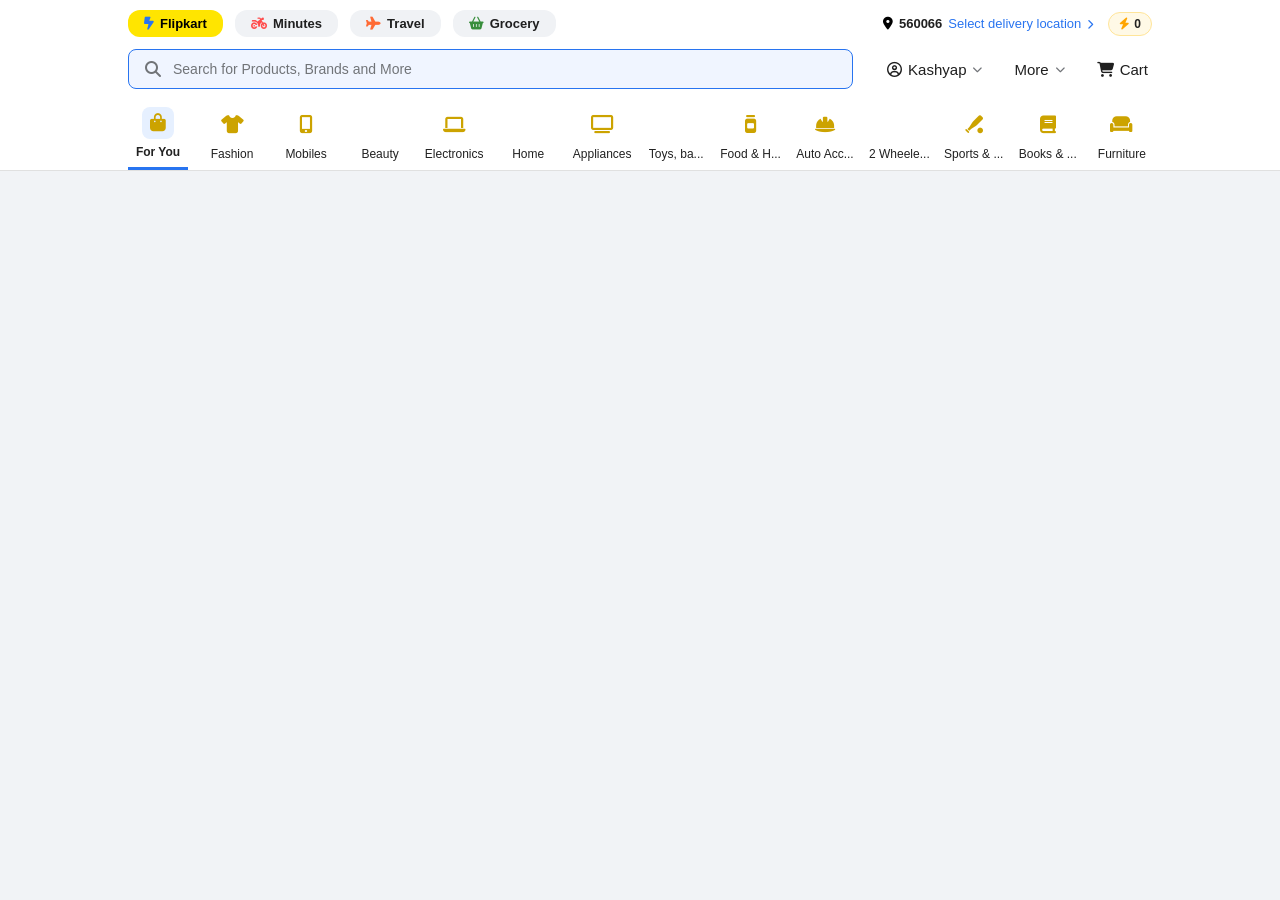
==== flipkart/index.html @ 27c2a66d "make selfcard and service page" ====
<!DOCTYPE html>
<html lang="en">
<head>
    <meta charset="UTF-8">
    <meta name="viewport" content="width=device-width, initial-scale=1.0">
    <title>Flipkart Clone - Header</title>
    <link rel="stylesheet" href="style.css">
    <!-- Font Awesome for Icons -->
    <link rel="stylesheet" href="https://cdnjs.cloudflare.com/ajax/libs/font-awesome/6.4.0/css/all.min.css">
</head>
<body>

    <header class="flipkart-header">
        <!-- Top Row: Sub-brands and Location -->
        <div class="top-row">
            <div class="sub-brands">
                <div class="brand-badge logo-main">
                    <i class="fa-solid fa-bolt-lightning text-blue"></i> <span>Flipkart</span>
                </div>
                <div class="brand-badge gray-badge">
                    <i class="fa-solid fa-motorcycle text-red"></i> <span>Minutes</span>
                </div>
                <div class="brand-badge gray-badge">
                    <i class="fa-solid fa-plane text-orange"></i> <span>Travel</span>
                </div>
                <div class="brand-badge gray-badge">
                    <i class="fa-solid fa-basket-shopping text-green"></i> <span>Grocery</span>
                </div>
            </div>
            
            <div class="top-right-info">
                <div class="location-picker">
                    <i class="fa-solid fa-location-dot"></i>
                    <span class="pincode">560066</span>
                    <span class="delivery-text">Select delivery location</span>
                    <i class="fa-solid fa-chevron-right chevron"></i>
                </div>
                <div class="supercoin-badge">
                    <i class="fa-solid fa-bolt text-yellow"></i> <span>0</span>
                </div>
            </div>
        </div>

        <!-- Middle Row: Search and Profile Navigation -->
        <div class="middle-row">
            <div class="search-container">
                <i class="fa-solid fa-magnifying-glass search-icon"></i>
                <input type="text" placeholder="Search for Products, Brands and More">
            </div>
            
            <div class="nav-actions">
                <div class="nav-item user-profile">
                    <i class="fa-regular fa-circle-user"></i>
                    <span>Kashyap</span>
                    <i class="fa-solid fa-chevron-down chevron"></i>
                </div>
                <div class="nav-item more-dropdown">
                    <span>More</span>
                    <i class="fa-solid fa-chevron-down chevron"></i>
                </div>
                <div class="nav-item cart-btn">
                    <i class="fa-solid fa-cart-shopping"></i>
                    <span>Cart</span>
                </div>
            </div>
        </div>

        <!-- Bottom Row: Categories Navbar -->
        <nav class="categories-nav">
            <div class="category-item active">
                <div class="category-icon-wrapper active-bg">
                    <i class="fa-solid fa-bag-shopping yellow-icon"></i>
                </div>
                <span>For You</span>
            </div>
            <div class="category-item">
                <div class="category-icon-wrapper">
                    <i class="fa-solid fa-shirt yellow-icon"></i>
                </div>
                <span>Fashion</span>
            </div>
            <div class="category-item">
                <div class="category-icon-wrapper">
                    <i class="fa-solid fa-mobile-screen-button yellow-icon"></i>
                </div>
                <span>Mobiles</span>
            </div>
            <div class="category-item">
                <div class="category-icon-wrapper">
                    <i class="fa-solid fa-lipstick yellow-icon"></i>
                </div>
                <span>Beauty</span>
            </div>
            <div class="category-item">
                <div class="category-icon-wrapper">
                    <i class="fa-solid fa-laptop yellow-icon"></i>
                </div>
                <span>Electronics</span>
            </div>
            <div class="category-item">
                <div class="category-icon-wrapper">
                    <i class="fa-solid fa-lamp yellow-icon"></i>
                </div>
                <span>Home</span>
            </div>
            <div class="category-item">
                <div class="category-icon-wrapper">
                    <i class="fa-solid fa-tv yellow-icon"></i>
                </div>
                <span>Appliances</span>
            </div>
            <div class="category-item">
                <div class="category-icon-wrapper">
                    <i class="fa-solid fa-teddy-bear yellow-icon"></i>
                </div>
                <span>Toys, ba...</span>
            </div>
            <div class="category-item">
                <div class="category-icon-wrapper">
                    <i class="fa-solid fa-jar yellow-icon"></i>
                </div>
                <span>Food & H...</span>
            </div>
            <div class="category-item">
                <div class="category-icon-wrapper">
                    <i class="fa-solid fa-helmet-safety yellow-icon"></i>
                </div>
                <span>Auto Acc...</span>
            </div>
            <div class="category-item">
                <div class="category-icon-wrapper">
                    <i class="fa-solid fa-moped yellow-icon"></i>
                </div>
                <span>2 Wheele...</span>
            </div>
            <div class="category-item">
                <div class="category-icon-wrapper">
                    <i class="fa-solid fa-baseball-bat-ball yellow-icon"></i>
                </div>
                <span>Sports & ...</span>
            </div>
            <div class="category-item">
                <div class="category-icon-wrapper">
                    <i class="fa-solid fa-book yellow-icon"></i>
                </div>
                <span>Books & ...</span>
            </div>
            <div class="category-item">
                <div class="category-icon-wrapper">
                    <i class="fa-solid fa-couch yellow-icon"></i>
                </div>
                <span>Furniture</span>
            </div>
        </nav>
    </header>

</body>
</html>
---- flipkart/style.css ----
/* Global Reset & Base Styles */
* {
    margin: 0;
    padding: 0;
    box-sizing: border-box;
    font-family: -apple-system, BlinkMacSystemFont, "Segoe UI", Roboto, Helvetica, Arial, sans-serif;
}

body {
    background-color: #f1f3f6;
    color: #212121;
}

/* Header Container */
.flipkart-header {
    background-color: #ffffff;
    width: 100%;
    padding: 10px 10% 0 10%;
    border-bottom: 1px solid #e0e0e0;
}

/* --- Row 1: Sub-brands & Location --- */
.top-row {
    display: flex;
    justify-content: space-between;
    align-items: center;
    margin-bottom: 12px;
}

.sub-brands {
    display: flex;
    gap: 12px;
}

.brand-badge {
    display: flex;
    align-items: center;
    gap: 6px;
    padding: 6px 16px;
    border-radius: 12px;
    font-size: 13px;
    font-weight: 700;
    cursor: pointer;
}

.logo-main {
    background-color: #ffe500;
    color: #000000;
}

.gray-badge {
    background-color: #f0f2f5;
    color: #1f1f1f;
}

/* Icon Colors inside sub-brands */
.text-blue { color: #2874f0; }
.text-red { color: #ff4d4d; }
.text-orange { color: #ff6b35; }
.text-green { color: #388e3c; }

.top-right-info {
    display: flex;
    align-items: center;
    gap: 15px;
}

.location-picker {
    display: flex;
    align-items: center;
    gap: 6px;
    font-size: 13px;
    cursor: pointer;
}

.location-picker .fa-location-dot {
    color: #000000;
}

.location-picker .pincode {
    font-weight: 700;
}

.location-picker .delivery-text {
    color: #2874f0;
    font-weight: 500;
}

.location-picker .chevron {
    font-size: 10px;
    color: #2874f0;
}

.supercoin-badge {
    display: flex;
    align-items: center;
    gap: 4px;
    background-color: #fff9e6;
    border: 1px solid #ffe599;
    padding: 4px 10px;
    border-radius: 12px;
    font-size: 12px;
    font-weight: 700;
}

.text-yellow {
    color: #ffa500;
}

/* --- Row 2: Search & Profile Navigation --- */
.middle-row {
    display: flex;
    align-items: center;
    justify-content: space-between;
    gap: 30px;
    margin-bottom: 10px;
}

.search-container {
    flex: 1;
    display: flex;
    align-items: center;
    background-color: #f0f5ff;
    border: 1px solid #2874f0;
    border-radius: 8px;
    padding: 0 16px;
    height: 40px;
}

.search-icon {
    color: #717478;
    margin-right: 12px;
    font-size: 16px;
}

.search-container input {
    width: 100%;
    border: none;
    background: transparent;
    outline: none;
    font-size: 14px;
    color: #212121;
}

.search-container input::placeholder {
    color: #717478;
}

.nav-actions {
    display: flex;
    align-items: center;
    gap: 24px;
}

.nav-item {
    display: flex;
    align-items: center;
    gap: 6px;
    font-size: 15px;
    color: #1f1f1f;
    cursor: pointer;
    padding: 6px 4px;
}

.nav-item:hover {
    color: #2874f0;
}

.nav-item .chevron {
    font-size: 10px;
    color: #717478;
}

/* --- Row 3: Categories Navbar --- */
.categories-nav {
    display: flex;
    justify-content: space-between;
    align-items: center;
    padding-top: 8px;
    overflow-x: auto;
}

.category-item {
    display: flex;
    flex-direction: column;
    align-items: center;
    gap: 6px;
    cursor: pointer;
    padding-bottom: 8px;
    min-width: 60px;
    text-align: center;
}

.category-icon-wrapper {
    width: 32px;
    height: 32px;
    display: flex;
    align-items: center;
    justify-content: center;
}

.active-bg {
    background-color: #e6f0ff;
    border-radius: 8px;
}

.yellow-icon {
    color: #cca300; /* Subtle desaturated gold/yellow outline look */
    font-size: 18px;
}

.category-item span {
    font-size: 12px;
    font-weight: 500;
    color: #212121;
    white-space: nowrap;
}

/* Active Category Border (For You) */
.category-item.active {
    border-bottom: 3px solid #2874f0;
}

.category-item.active span {
    font-weight: 700;
}
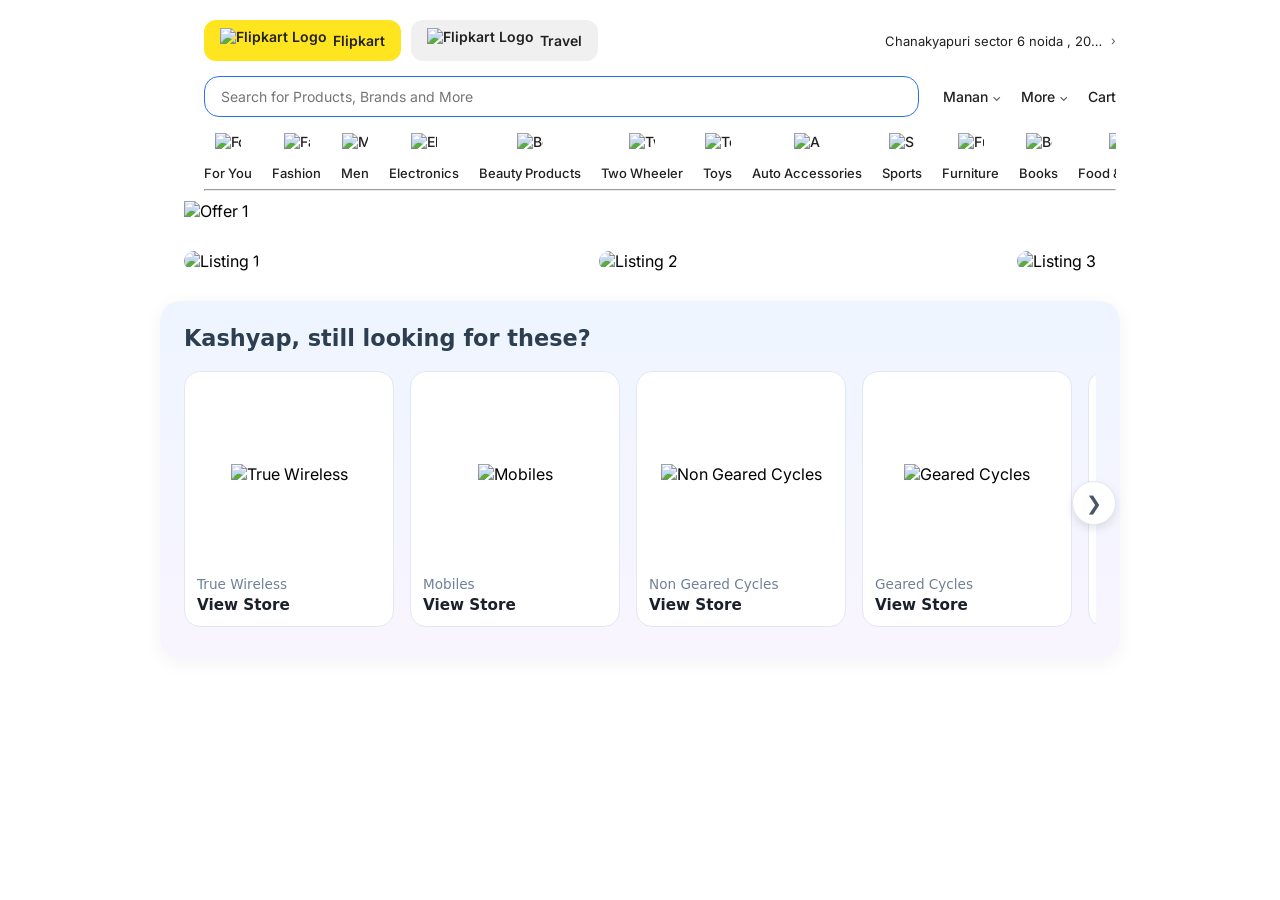
==== commit 5388f879: "updates in flipkart clone" ====
--- a/flipkart/index.html
+++ b/flipkart/index.html
@@ -1,158 +1,255 @@
 <!DOCTYPE html>
 <html lang="en">
+
 <head>
     <meta charset="UTF-8">
     <meta name="viewport" content="width=device-width, initial-scale=1.0">
-    <title>Flipkart Clone - Header</title>
-    <link rel="stylesheet" href="style.css">
-    <!-- Font Awesome for Icons -->
-    <link rel="stylesheet" href="https://cdnjs.cloudflare.com/ajax/libs/font-awesome/6.4.0/css/all.min.css">
+    <title>Flipkart Header</title>
+    <link rel="stylesheet" href="flipkart.css">
+    <!-- <link rel="stylesheet"href="https://cdnjs.cloudflare.com/ajax/libs/font-awesome/6.5.2/css/all.min.css"> -->
+    <link rel="stylesheet"
+        href="https://cdn.jsdelivr.net/gh/rizmyabdulla/fontawesome-pro@main/releases/v7.2.0/css/fontawesome.css" />
+    <link rel="stylesheet"
+        href="https://cdn.jsdelivr.net/gh/rizmyabdulla/fontawesome-pro@main/releases/v7.2.0/css/sharp-solid.css" />
+    <link rel="stylesheet"
+        href="https://cdn.jsdelivr.net/gh/rizmyabdulla/fontawesome-pro@main/releases/v7.2.0/css/sharp-regular.css" />
+    <link rel="stylesheet"
+        href="https://cdn.jsdelivr.net/gh/rizmyabdulla/fontawesome-pro@main/releases/v7.2.0/css/sharp-light.css" />
+    <link rel="stylesheet"
+        href="https://cdn.jsdelivr.net/gh/rizmyabdulla/fontawesome-pro@main/releases/v7.2.0/css/duotone.css" />
+    <link rel="stylesheet"
+        href="https://cdn.jsdelivr.net/gh/rizmyabdulla/fontawesome-pro@main/releases/v7.2.0/css/solid.css" />
+    <link rel="stylesheet"
+        href="https://cdn.jsdelivr.net/gh/rizmyabdulla/fontawesome-pro@main/releases/v7.2.0/css/regular.css" />
+    <link rel="stylesheet"
+        href="https://cdn.jsdelivr.net/gh/rizmyabdulla/fontawesome-pro@main/releases/v7.2.0/css/light.css" />
+    <link rel="stylesheet"
+        href="https://cdn.jsdelivr.net/gh/rizmyabdulla/fontawesome-pro@main/releases/v7.2.0/css/brands.css" />
+
+    <!-- Additional Fontawesome Pro+ Icons for v7.2.0 -->
+
+    <!-- Sharp Duotone -->
+    <link rel="stylesheet"
+        href="https://cdn.jsdelivr.net/gh/rizmyabdulla/fontawesome-pro@main/releases/v7.2.0/css/sharp-duotone-solid.css" />
+    <!-- Chisel -->
+    <link rel="stylesheet"
+        href="https://cdn.jsdelivr.net/gh/rizmyabdulla/fontawesome-pro@main/releases/v7.2.0/css/chisel-regular.css" />
+    <!-- Etch -->
+    <link rel="stylesheet"
+        href="https://cdn.jsdelivr.net/gh/rizmyabdulla/fontawesome-pro@main/releases/v7.2.0/css/etch-solid.css" />
+    <!-- Graphite -->
+    <link rel="stylesheet"
+        href="https://cdn.jsdelivr.net/gh/rizmyabdulla/fontawesome-pro@main/releases/v7.2.0/css/graphite-thin.css" />
+    <!-- Jelly -->
+    <link rel="stylesheet"
+        href="https://cdn.jsdelivr.net/gh/rizmyabdulla/fontawesome-pro@main/releases/v7.2.0/css/jelly-regular.css" />
+    <!-- Notdog -->
+    <link rel="stylesheet"
+        href="https://cdn.jsdelivr.net/gh/rizmyabdulla/fontawesome-pro@main/releases/v7.2.0/css/notdog-solid.css" />
+    <!-- Slab -->
+    <link rel="stylesheet"
+        href="https://cdn.jsdelivr.net/gh/rizmyabdulla/fontawesome-pro@main/releases/v7.2.0/css/slab-regular.css" />
+    <!-- Thumb Print -->
+    <link rel="stylesheet"
+        href="https://cdn.jsdelivr.net/gh/rizmyabdulla/fontawesome-pro@main/releases/v7.2.0/css/thumbprint-light.css" />
+    <!-- Utility -->
+    <link rel="stylesheet"
+        href="https://cdn.jsdelivr.net/gh/rizmyabdulla/fontawesome-pro@main/releases/v7.2.0/css/utility-semibold.css" />
+    <!-- Whiteboard -->
+    <link rel="stylesheet"
+        href="https://cdn.jsdelivr.net/gh/rizmyabdulla/fontawesome-pro@main/releases/v7.2.0/css/whiteboard-semibold.css" />
 </head>
+
 <body>
-
-    <header class="flipkart-header">
-        <!-- Top Row: Sub-brands and Location -->
-        <div class="top-row">
-            <div class="sub-brands">
-                <div class="brand-badge logo-main">
-                    <i class="fa-solid fa-bolt-lightning text-blue"></i> <span>Flipkart</span>
-                </div>
-                <div class="brand-badge gray-badge">
-                    <i class="fa-solid fa-motorcycle text-red"></i> <span>Minutes</span>
-                </div>
-                <div class="brand-badge gray-badge">
-                    <i class="fa-solid fa-plane text-orange"></i> <span>Travel</span>
-                </div>
-                <div class="brand-badge gray-badge">
-                    <i class="fa-solid fa-basket-shopping text-green"></i> <span>Grocery</span>
-                </div>
-            </div>
-            
-            <div class="top-right-info">
-                <div class="location-picker">
-                    <i class="fa-solid fa-location-dot"></i>
-                    <span class="pincode">560066</span>
-                    <span class="delivery-text">Select delivery location</span>
-                    <i class="fa-solid fa-chevron-right chevron"></i>
-                </div>
-                <div class="supercoin-badge">
-                    <i class="fa-solid fa-bolt text-yellow"></i> <span>0</span>
-                </div>
-            </div>
-        </div>
-
-        <!-- Middle Row: Search and Profile Navigation -->
-        <div class="middle-row">
-            <div class="search-container">
-                <i class="fa-solid fa-magnifying-glass search-icon"></i>
+    <header>
+        <div class="header-top">
+            <div class="nav-pills">
+                <button class="pill pill-flipkart">
+                    <img src="https://rukminim2.flixcart.com/fk-p-flap/52/44/image/d2ecfddf891a3922.png?q=60" alt="Flipkart Logo">
+                    Flipkart</button>
+                <button class="pill pill-travel">
+                    <img src="https://rukminim2.flixcart.com/fk-p-flap/58/44/image/7ab4040af860941d.png?q=60" alt="Flipkart Logo">
+                    Travel</button>
+            </div>
+
+            <div class="top-right">
+                <div class="location">
+                    <span class="location-text">Chanakyapuri sector 6 noida , 20321</span>
+                    <span class="chevron">›</span>
+                </div>
+            </div>
+        </div>
+
+        <div class="header-middle">
+            <div class="search-bar">
                 <input type="text" placeholder="Search for Products, Brands and More">
             </div>
-            
-            <div class="nav-actions">
-                <div class="nav-item user-profile">
-                    <i class="fa-regular fa-circle-user"></i>
-                    <span>Kashyap</span>
-                    <i class="fa-solid fa-chevron-down chevron"></i>
-                </div>
-                <div class="nav-item more-dropdown">
-                    <span>More</span>
-                    <i class="fa-solid fa-chevron-down chevron"></i>
-                </div>
-                <div class="nav-item cart-btn">
-                    <i class="fa-solid fa-cart-shopping"></i>
-                    <span>Cart</span>
-                </div>
-            </div>
-        </div>
-
-        <!-- Bottom Row: Categories Navbar -->
-        <nav class="categories-nav">
-            <div class="category-item active">
-                <div class="category-icon-wrapper active-bg">
-                    <i class="fa-solid fa-bag-shopping yellow-icon"></i>
-                </div>
-                <span>For You</span>
-            </div>
-            <div class="category-item">
-                <div class="category-icon-wrapper">
-                    <i class="fa-solid fa-shirt yellow-icon"></i>
-                </div>
-                <span>Fashion</span>
-            </div>
-            <div class="category-item">
-                <div class="category-icon-wrapper">
-                    <i class="fa-solid fa-mobile-screen-button yellow-icon"></i>
-                </div>
-                <span>Mobiles</span>
-            </div>
-            <div class="category-item">
-                <div class="category-icon-wrapper">
-                    <i class="fa-solid fa-lipstick yellow-icon"></i>
-                </div>
-                <span>Beauty</span>
-            </div>
-            <div class="category-item">
-                <div class="category-icon-wrapper">
-                    <i class="fa-solid fa-laptop yellow-icon"></i>
-                </div>
-                <span>Electronics</span>
-            </div>
-            <div class="category-item">
-                <div class="category-icon-wrapper">
-                    <i class="fa-solid fa-lamp yellow-icon"></i>
-                </div>
-                <span>Home</span>
-            </div>
-            <div class="category-item">
-                <div class="category-icon-wrapper">
-                    <i class="fa-solid fa-tv yellow-icon"></i>
-                </div>
-                <span>Appliances</span>
-            </div>
-            <div class="category-item">
-                <div class="category-icon-wrapper">
-                    <i class="fa-solid fa-teddy-bear yellow-icon"></i>
-                </div>
-                <span>Toys, ba...</span>
-            </div>
-            <div class="category-item">
-                <div class="category-icon-wrapper">
-                    <i class="fa-solid fa-jar yellow-icon"></i>
-                </div>
-                <span>Food & H...</span>
-            </div>
-            <div class="category-item">
-                <div class="category-icon-wrapper">
-                    <i class="fa-solid fa-helmet-safety yellow-icon"></i>
-                </div>
-                <span>Auto Acc...</span>
-            </div>
-            <div class="category-item">
-                <div class="category-icon-wrapper">
-                    <i class="fa-solid fa-moped yellow-icon"></i>
-                </div>
-                <span>2 Wheele...</span>
-            </div>
-            <div class="category-item">
-                <div class="category-icon-wrapper">
-                    <i class="fa-solid fa-baseball-bat-ball yellow-icon"></i>
-                </div>
-                <span>Sports & ...</span>
-            </div>
-            <div class="category-item">
-                <div class="category-icon-wrapper">
-                    <i class="fa-solid fa-book yellow-icon"></i>
-                </div>
-                <span>Books & ...</span>
-            </div>
-            <div class="category-item">
-                <div class="category-icon-wrapper">
-                    <i class="fa-solid fa-couch yellow-icon"></i>
-                </div>
-                <span>Furniture</span>
-            </div>
-        </nav>
+
+            <div class="bottom-right">
+                <div class="dropdown">
+                    Manan <span class="chevron">⌄</span>
+                </div>
+                <div class="dropdown">
+                    More <span class="chevron">⌄</span>
+                    <div class="dropdown-menu">
+                        <a href="#"><i class="fa-solid fa-headset"></i> Notification Preferences</a>
+                        <a href="#"><i class="fa-solid fa-user-plus"></i> 24x7 Customer Care</a>
+                        <a href="#"><i class="fa-solid fa-info-circle"></i> Advertise</a>
+                        <a href="#"><i class="fa-solid fa-download"></i> Download App</a>
+                    </div>
+                </div>
+                <div class="cart">Cart</div>
+            </div>
+        </div>
+        <div class="header-bottom">
+            <div class="item-topic">
+                <div class="item"><img
+                        src="https://static-assets-web.flixcart.com/apex-static/images/svgs/L1Nav/all.svg"
+                        alt="For You">
+                    <p>For You</p>
+                </div>
+                <div class="item"><img
+                        src="https://static-assets-web.flixcart.com/apex-static/images/svgs/L1Nav/fashion.svg"
+                        alt="Fashion">
+                    <p>Fashion</p>
+                </div>
+                <div class="item"><img
+                        src="https://static-assets-web.flixcart.com/apex-static/images/svgs/L1Nav/mobiles.svg"
+                        alt="Men">
+                    <p>Men</p>
+                </div>
+                <div class="item"><img
+                        src="https://static-assets-web.flixcart.com/apex-static/images/svgs/L1Nav/electronics.svg"
+                        alt="Electronics">
+                    <p>Electronics</p>
+                </div>
+                <div class="item"><img
+                        src="https://static-assets-web.flixcart.com/apex-static/images/svgs/L1Nav/beauty.svg"
+                        alt="Beauty">
+                    <p>Beauty Products</p>
+                </div>
+                <div class="item"><img
+                        src="https://static-assets-web.flixcart.com/apex-static/images/svgs/L1Nav/auto-new.svg"
+                        alt="Two Wheeler">
+                    <p>Two Wheeler</p>
+                </div>
+                <div class="item"><img
+                        src="https://static-assets-web.flixcart.com/apex-static/images/svgs/L1Nav/toy.svg" alt="Toys">
+                    <p>Toys</p>
+                </div>
+                <div class="item"><img
+                        src="https://static-assets-web.flixcart.com/apex-static/images/svgs/L1Nav/auto-acc.svg"
+                        alt="Auto Accessories">
+                    <p>Auto Accessories</p>
+                </div>
+                <div class="item"><img
+                        src="https://static-assets-web.flixcart.com/apex-static/images/svgs/L1Nav/sport.svg"
+                        alt="Sports">
+                    <p>Sports</p>
+                </div>
+                <div class="item"><img
+                        src="https://static-assets-web.flixcart.com/apex-static/images/svgs/L1Nav/furniture.svg"
+                        alt="Furniture">
+                    <p>Furniture</p>
+                </div>
+                <div class="item"><img
+                        src="https://static-assets-web.flixcart.com/apex-static/images/svgs/L1Nav/books.svg"
+                        alt="Books">
+                    <p>Books</p>
+                </div>
+                <div class="item"><img
+                        src="https://static-assets-web.flixcart.com/apex-static/images/svgs/L1Nav/food.svg"
+                        alt="Food & Health">
+                    <p>Food & Health</p>
+                </div>
+            </div>
+        </div>
+        </div>
+        <hr>
     </header>
+    <section class="main-content">
+        <div class="main-offer">
+            <img src="https://rukminim1.flixcart.com/fk-p-flap/3200/720/image/6015c703748e7a42.jpg?q=60" alt="Offer 1">
+        </div>
+        <div class="listings-1">
+            <div class="listing-item">
+                <img src="https://rukminim2.flixcart.com/fk-p-flap/3200/1560/image/564b9828b6c73c20.png?q=60" alt="Listing 1">
+            </div>
+            <div class="listing-item">
+                <img src="https://rukminim2.flixcart.com/fk-p-flap/3200/1560/image/9836554f8455e4b9.png?q=60" alt="Listing 2">
+            </div>
+            <div class="listing-item">
+                <img src="https://rukminim2.flixcart.com/fk-p-flap/3200/1560/image/011f8507d005867e.png?q=60" alt="Listing 3">
+            </div>
+    </section>
+
+<div class="rec-carousel-container">
+  <h2 class="rec-carousel-title">Kashyap, still looking for these?</h2>
+  
+  <div class="rec-carousel-wrapper">
+    <div class="rec-carousel-track">
+      
+      <div class="rec-product-card">
+        <div class="rec-image-container">
+          <img src="https://rukminim2.flixcart.com/image/800/800/xif0q/computer/f/j/g/-enriched-transparent-original-imahfthtkkzyazkf.png?q=60" alt="True Wireless">
+        </div>
+        <div class="rec-card-details">
+          <span class="rec-category">True Wireless</span>
+          <a href="#" class="rec-view-store">View Store</a>
+        </div>
+      </div>
+
+      <div class="rec-product-card">
+        <div class="rec-image-container">
+          <img src="https://rukminim2.flixcart.com/image/800/800/xif0q/induction-cook-top/1/x/c/-original-imaheyg2e7b4pmjf.jpeg?q=60" alt="Mobiles">
+        </div>
+        <div class="rec-card-details">
+          <span class="rec-category">Mobiles</span>
+          <a href="#" class="rec-view-store">View Store</a>
+        </div>
+      </div>
+
+      <div class="rec-product-card">
+        <div class="rec-image-container">
+          <img src="https://rukminim2.flixcart.com/image/800/800/xif0q/cycle/c/n/j/vape-700c-singlespeed-hybrid-bicycle-double-disc-brakes-original-imahmvxzuazybczh.jpeg?q=60" alt="Non Geared Cycles">
+        </div>
+        <div class="rec-card-details">
+          <span class="rec-category">Non Geared Cycles</span>
+          <a href="#" class="rec-view-store">View Store</a>
+        </div>
+      </div>
+
+      <div class="rec-product-card">
+        <div class="rec-image-container">
+          <img src="https://rukminim2.flixcart.com/image/800/800/xif0q/mobile/m/7/c/neo-10-i2405-iqoo-original-imahn6f2zay456bq.jpeg?q=60" alt="Geared Cycles">
+        </div>
+        <div class="rec-card-details">
+          <span class="rec-category">Geared Cycles</span>
+          <a href="#" class="rec-view-store">View Store</a>
+        </div>
+      </div>
+
+      <div class="rec-product-card">
+        <div class="rec-image-container">
+          <img src="https://rukminim2.flixcart.com/image/800/800/xif0q/headphone/0/g/a/-original-imahnq7mrqjb2fr4.jpeg?q=60" alt="Induction Cooktops">
+        </div>
+        <div class="rec-card-details">
+          <span class="rec-category">Induction Cooktops</span>
+          <a href="#" class="rec-view-store">View Store</a>
+        </div>
+      </div>
+
+    </div>
+
+    
+    <button class="rec-next-btn" aria-label="Next items">&#10095;</button>
+  </div>
+</div>
+
+
+
+
 
 </body>
+
 </html>
--- a/flipkart/flipkart.css
+++ b/flipkart/flipkart.css
@@ -0,0 +1,406 @@
+
+@import url('https://fonts.googleapis.com/css2?family=Inter:ital,opsz,wght@0,14..32,100..900;1,14..32,100..900&display=swap');
+
+:root {
+  --btn-flipkart-bgcolor: #ffe51f;
+  --btn-default-bgcolor: #f0f0f0;
+  --btn-padding: 8px 16px;
+  --btn-border-radius: 12px;
+  --text-dark: #212121;
+  --text-muted: #555;
+  --blue-accent: #2874f0;
+  --font: 'Inter', sans-serif;
+}
+
+* {
+  box-sizing: border-box;
+}
+
+body {
+  margin: 0 10rem;
+  max-width: 1400px;
+  font-family: var(--font);
+}
+
+header {
+  width: 100%;
+  max-width: 1400px;
+  margin: 20px;
+  margin-bottom: 0px;
+  padding: 0px 24px;
+  background: #fff;
+}
+
+/* ---- Top row ---- */
+.header-top {
+  display: flex;
+  align-items: center;
+  justify-content: space-between;
+  margin-bottom: 15px;
+}
+
+.nav-pills {
+  display: flex;
+  gap: 10px;
+}
+
+.pill {
+  display: flex;
+  align-items: center;
+  gap: 6px;
+  padding: var(--btn-padding);
+  border: none;
+  border-radius: var(--btn-border-radius);
+  background: var(--btn-default-bgcolor);
+  font-family: var(--font);
+  font-weight: 600;
+  font-size: 14px;
+  color: var(--text-dark);
+  cursor: pointer;
+}
+.pill img{
+  
+  height: 25px;
+}
+.pill-flipkart {
+  background: var(--btn-flipkart-bgcolor);
+}
+
+.top-right {
+  display: flex;
+  align-items: center;
+  gap: 18px;
+}
+
+.location {
+  display: flex;
+  align-items: center;
+  gap: 6px;
+  font-size: 13px;
+  color: var(--text-dark);
+  cursor: pointer;
+}
+
+.location-text {
+  max-width: 220px;
+  white-space: nowrap;
+  overflow: hidden;
+  text-overflow: ellipsis;
+}
+
+
+
+/* ---- middle row ---- */
+.header-middle {
+  display: flex;
+  align-items: center;
+  justify-content: space-between;
+  gap: 24px;
+}
+
+.search-bar {
+  flex: 1;
+  display: flex;
+  align-items: center;
+  gap: 8px;
+  border: 1px solid var(--blue-accent);
+  border-radius: 15px;
+  padding: 10px 14px;
+}
+
+.search-bar input {
+  border: none;
+  outline: none;
+  width: 100%;
+  font-size: 14px;
+  font-family: var(--font);
+}
+
+.bottom-right {
+  display: flex;
+  align-items: center;
+  gap: 20px;
+  font-size: 14px;
+  font-weight: 500;
+  color: var(--text-dark);
+  white-space: nowrap;
+}
+
+.dropdown,
+.cart {
+  display: flex;
+  align-items: center;
+  gap: 4px;
+  cursor: pointer;
+}
+
+.chevron {
+  font-size: 12px;
+  color: var(--text-muted);
+}
+
+.header-bottom {
+  display: flex;
+  align-items: center;
+  gap: 20px;
+  font-size: 14px;
+  font-weight: 500;
+  overflow-x: auto;
+  color: var(--text-dark);
+  white-space: nowrap;
+}
+
+.item-topic {
+  margin-top: 1rem;
+  width: 100%;
+  display: flex;
+  justify-content: space-between;
+  gap: 20px;
+  align-items: center;
+
+}
+
+.item {
+  display: flex;
+  flex-direction: column;
+  align-items: center;
+  gap: 6px;
+  width: auto;
+  flex-shrink: 0;
+}
+
+.item img {
+  height: 26px;
+  width: 26px;
+  object-fit: contain;
+}
+
+.item p {
+  margin: 0;
+  font-size: 13px;
+  font-weight: 500;
+  color: var(--text-dark);
+  white-space: nowrap;
+}
+
+
+.main-content {
+  width: 100%;
+  max-width: 1400px;
+  margin: 0px;
+  padding: 0px 24px;
+  display: flex;
+  flex-direction: column;
+  gap: 20px;
+} 
+
+.main-offer {
+  display: flex;
+  align-items: center;
+  justify-content: center;
+  gap: 20px;
+  overflow-x: auto;
+  padding-bottom: 10px;
+  padding-top: 2px;
+  width: 100%;
+}
+
+.main-offer img {
+  height: auto;
+  width: 100%;
+}
+
+.listings-1 {
+  display: flex;
+  align-items: center;
+  justify-content: space-between;
+  gap: 20px;
+  overflow-x: auto;
+  padding-bottom: 10px;
+}
+
+.listings-1 img {
+   height: auto;
+  width: 100%;
+  border-radius: 25px;
+}
+
+.dropdown {
+  position: relative;
+  cursor: pointer;
+}
+
+.dropdown-menu {
+  display: none;
+  position: absolute;
+  top: 100%;
+  right: 0;
+  margin-top: 12px;
+  background: #fff;
+  min-width: 220px;
+  box-shadow: 0 2px 12px rgba(0,0,0,0.15);
+  border-radius: 4px;
+  z-index: 100;
+  padding: 4px 0;
+}
+
+.dropdown-menu::before {
+  content: "";
+  position: absolute;
+  top: -6px;
+  right: 20px;
+  width: 12px;
+  height: 12px;
+  background: #fff;
+  transform: rotate(45deg);
+  box-shadow: -2px -2px 4px rgba(0,0,0,0.04);
+}
+
+.dropdown-menu a {
+  display: flex;
+  align-items: center;
+  gap: 10px;
+  padding: 10px 16px;
+  font-size: 13px;
+  color: var(--text-dark);
+  text-decoration: none;
+  white-space: nowrap;
+}
+
+.dropdown-menu a:hover {
+  background: #f5f5f5;
+  color: var(--blue-accent);
+}
+
+.dropdown:hover .dropdown-menu {
+  display: block;
+}
+
+.rec-carousel-container {
+  box-sizing: border-box;
+  width: 100%;
+  background: linear-gradient(180deg, #eef5ff 0%, #f9f5ff 100%);
+  border-radius: 20px;
+  padding: 24px;
+  box-shadow: 0 4px 20px rgba(0, 0, 0, 0.05);
+  margin: 20px 0; 
+}
+
+.rec-carousel-title {
+  margin: 0 0 20px 0;
+  font-family: system-ui, -apple-system, sans-serif;
+  font-size: 1.4rem;
+  color: #2c3e50;
+  font-weight: 700;
+}
+.rec-carousel-wrapper {
+  position: relative;
+  display: flex;
+  align-items: center;
+}
+
+.rec-carousel-track {
+  display: flex;
+  gap: 16px;
+  overflow-x: auto;
+  scroll-behavior: smooth;
+  padding-bottom: 8px;
+  width: 100%;
+  
+  -ms-overflow-style: none;
+  scrollbar-width: none;
+}
+.rec-carousel-track::-webkit-scrollbar {
+  display: none;
+}
+
+.rec-product-card {
+  box-sizing: border-box;
+  flex: 0 0 210px;
+  background: #ffffff;
+  border-radius: 16px;
+  border: 1px solid #e2e8f0;
+  padding: 12px;
+  display: flex;
+  flex-direction: column;
+  justify-content: space-between;
+  transition: transform 0.2s ease;
+}
+
+.rec-product-card:hover {
+  transform: translateY(-2px);
+}
+
+.rec-image-container {
+  width: 100%;
+  height: 180px;
+  display: flex;
+  justify-content: center;
+  align-items: center;
+  overflow: hidden;
+  margin-bottom: 12px;
+}
+
+.rec-image-container img {
+  max-width: 100%;
+  max-height: 100%;
+  object-fit: contain;
+}
+
+/* Card Text Styling */
+.rec-card-details {
+  display: flex;
+  flex-direction: column;
+  gap: 4px;
+  font-family: system-ui, -apple-system, sans-serif;
+}
+
+.rec-category {
+  font-size: 0.85rem;
+  color: #718096;
+}
+
+.rec-view-store {
+  font-size: 0.95rem;
+  font-weight: 700;
+  color: #1a202c;
+  text-decoration: none;
+}
+
+.rec-view-store:hover {
+  color: #0056b3;
+}
+
+
+.rec-next-btn {
+  position: absolute;
+  right: -20px;
+  background: #ffffff;
+  border: 1px solid #e2e8f0;
+  border-radius: 50%;
+  width: 44px;
+  height: 44px;
+  display: flex;
+  justify-content: center;
+  align-items: center;
+  cursor: pointer;
+  box-shadow: 0 4px 10px rgba(0, 0, 0, 0.1);
+  font-size: 1.2rem;
+  color: #4a5568;
+  z-index: 10;
+  padding: 0;
+}
+
+.rec-next-btn:hover {
+  background: #f7fafc;
+  color: #1a202c;
+}
+
+@media (max-width: 600px) {
+  .rec-next-btn {
+    display: none; 
+  }
+  .rec-carousel-container {
+    padding: 16px;
+  }
+}
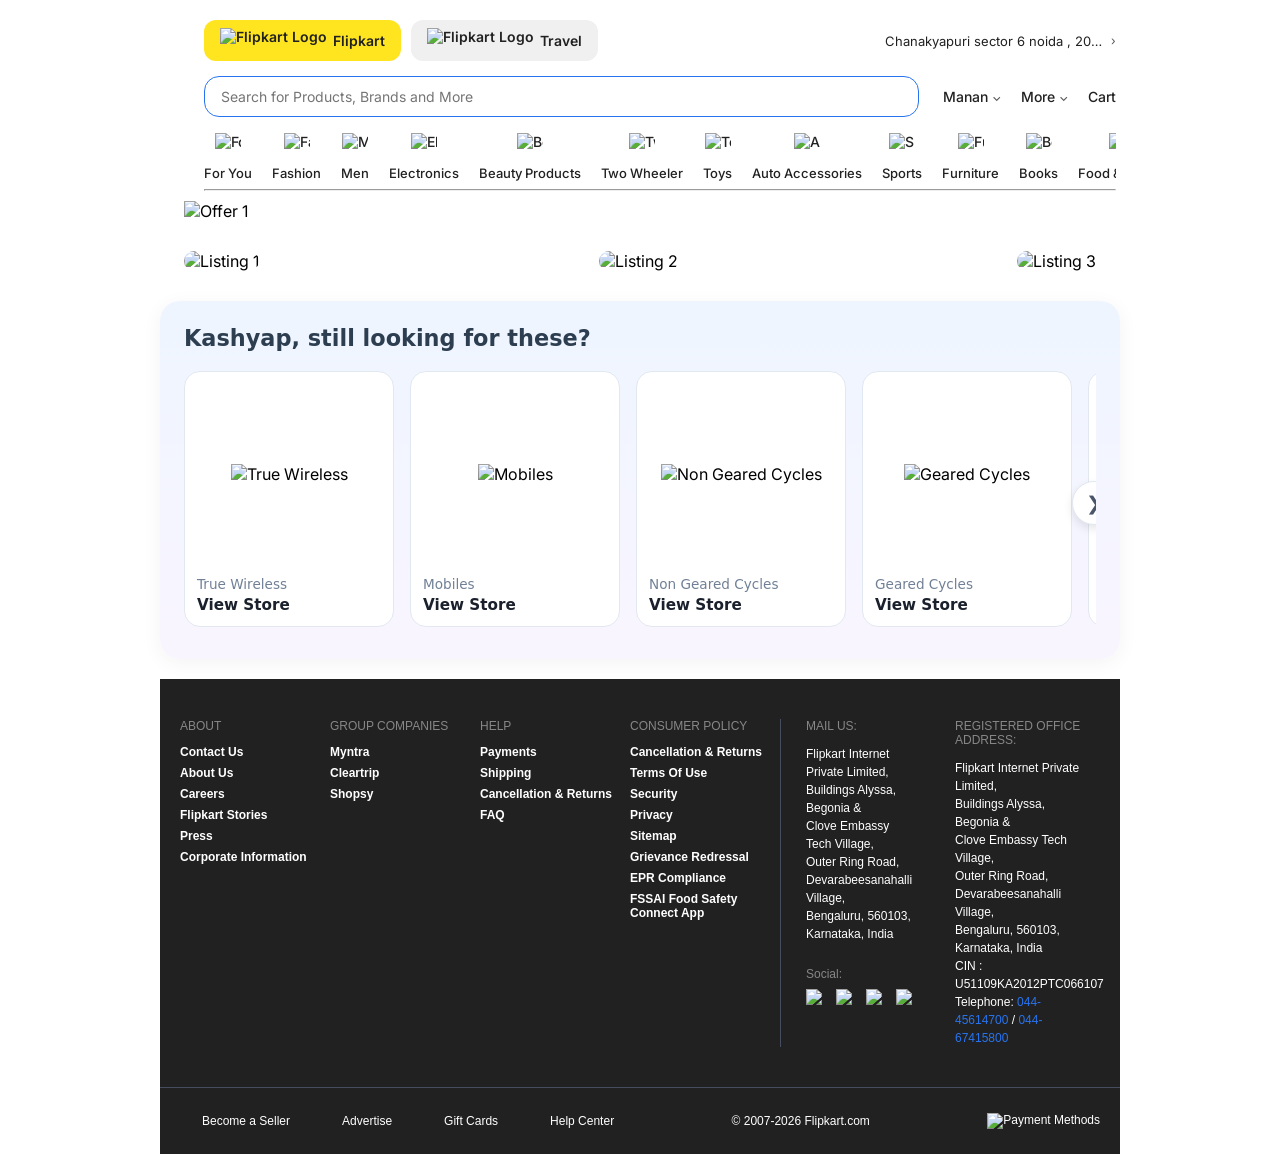
==== commit 0adc4859: "all set" ====
--- a/flipkart/index.html
+++ b/flipkart/index.html
@@ -1,12 +1,10 @@
 <!DOCTYPE html>
 <html lang="en">
-
 <head>
     <meta charset="UTF-8">
     <meta name="viewport" content="width=device-width, initial-scale=1.0">
     <title>Flipkart Header</title>
     <link rel="stylesheet" href="flipkart.css">
-    <!-- <link rel="stylesheet"href="https://cdnjs.cloudflare.com/ajax/libs/font-awesome/6.5.2/css/all.min.css"> -->
     <link rel="stylesheet"
         href="https://cdn.jsdelivr.net/gh/rizmyabdulla/fontawesome-pro@main/releases/v7.2.0/css/fontawesome.css" />
     <link rel="stylesheet"
@@ -26,36 +24,25 @@
     <link rel="stylesheet"
         href="https://cdn.jsdelivr.net/gh/rizmyabdulla/fontawesome-pro@main/releases/v7.2.0/css/brands.css" />
 
-    <!-- Additional Fontawesome Pro+ Icons for v7.2.0 -->
-
-    <!-- Sharp Duotone -->
+
     <link rel="stylesheet"
         href="https://cdn.jsdelivr.net/gh/rizmyabdulla/fontawesome-pro@main/releases/v7.2.0/css/sharp-duotone-solid.css" />
-    <!-- Chisel -->
     <link rel="stylesheet"
         href="https://cdn.jsdelivr.net/gh/rizmyabdulla/fontawesome-pro@main/releases/v7.2.0/css/chisel-regular.css" />
-    <!-- Etch -->
     <link rel="stylesheet"
         href="https://cdn.jsdelivr.net/gh/rizmyabdulla/fontawesome-pro@main/releases/v7.2.0/css/etch-solid.css" />
-    <!-- Graphite -->
     <link rel="stylesheet"
         href="https://cdn.jsdelivr.net/gh/rizmyabdulla/fontawesome-pro@main/releases/v7.2.0/css/graphite-thin.css" />
-    <!-- Jelly -->
     <link rel="stylesheet"
         href="https://cdn.jsdelivr.net/gh/rizmyabdulla/fontawesome-pro@main/releases/v7.2.0/css/jelly-regular.css" />
-    <!-- Notdog -->
     <link rel="stylesheet"
         href="https://cdn.jsdelivr.net/gh/rizmyabdulla/fontawesome-pro@main/releases/v7.2.0/css/notdog-solid.css" />
-    <!-- Slab -->
     <link rel="stylesheet"
         href="https://cdn.jsdelivr.net/gh/rizmyabdulla/fontawesome-pro@main/releases/v7.2.0/css/slab-regular.css" />
-    <!-- Thumb Print -->
     <link rel="stylesheet"
         href="https://cdn.jsdelivr.net/gh/rizmyabdulla/fontawesome-pro@main/releases/v7.2.0/css/thumbprint-light.css" />
-    <!-- Utility -->
     <link rel="stylesheet"
         href="https://cdn.jsdelivr.net/gh/rizmyabdulla/fontawesome-pro@main/releases/v7.2.0/css/utility-semibold.css" />
-    <!-- Whiteboard -->
     <link rel="stylesheet"
         href="https://cdn.jsdelivr.net/gh/rizmyabdulla/fontawesome-pro@main/releases/v7.2.0/css/whiteboard-semibold.css" />
 </head>
@@ -247,6 +234,121 @@
 </div>
 
 
+<footer class="site-footer">
+  <div class="site-footer-top">
+    
+    <div class="site-footer-column">
+      <h3 class="site-footer-heading">ABOUT</h3>
+      <ul class="site-footer-list">
+        <li><a href="#">Contact Us</a></li>
+        <li><a href="#">About Us</a></li>
+        <li><a href="#">Careers</a></li>
+        <li><a href="#">Flipkart Stories</a></li>
+        <li><a href="#">Press</a></li>
+        <li><a href="#">Corporate Information</a></li>
+      </ul>
+    </div>
+
+    <div class="site-footer-column">
+      <h3 class="site-footer-heading">GROUP COMPANIES</h3>
+      <ul class="site-footer-list">
+        <li><a href="#">Myntra</a></li>
+        <li><a href="#">Cleartrip</a></li>
+        <li><a href="#">Shopsy</a></li>
+      </ul>
+    </div>
+
+    <div class="site-footer-column">
+      <h3 class="site-footer-heading">HELP</h3>
+      <ul class="site-footer-list">
+        <li><a href="#">Payments</a></li>
+        <li><a href="#">Shipping</a></li>
+        <li><a href="#">Cancellation & Returns</a></li>
+        <li><a href="#">FAQ</a></li>
+      </ul>
+    </div>
+
+    <div class="site-footer-column">
+      <h3 class="site-footer-heading">CONSUMER POLICY</h3>
+      <ul class="site-footer-list">
+        <li><a href="#">Cancellation & Returns</a></li>
+        <li><a href="#">Terms Of Use</a></li>
+        <li><a href="#">Security</a></li>
+        <li><a href="#">Privacy</a></li>
+        <li><a href="#">Sitemap</a></li>
+        <li><a href="#">Grievance Redressal</a></li>
+        <li><a href="#">EPR Compliance</a></li>
+        <li><a href="#">FSSAI Food Safety Connect App</a></li>
+      </ul>
+    </div>
+
+    <div class="site-footer-column site-footer-contact">
+      <h3 class="site-footer-heading">Mail Us:</h3>
+      <p class="site-footer-text">
+        Flipkart Internet Private Limited,<br>
+        Buildings Alyssa, Begonia &<br>
+        Clove Embassy Tech Village,<br>
+        Outer Ring Road, Devarabeesanahalli Village,<br>
+        Bengaluru, 560103,<br>
+        Karnataka, India
+      </p>
+      
+      <div class="site-footer-socials">
+        <span class="site-footer-subheading">Social:</span>
+        <div class="site-footer-social-icons">
+          <a href="#"><img src="https://encrypted-tbn0.gstatic.com/images?q=tbn:ANd9GcSCnYW_9hnpBCmLdfK4x_XFYTir1F--emUqBaN1V8oF1w&s=10" alt="Facebook" class="site-footer-icon"></a>
+          <a href="#"><img src="https://encrypted-tbn0.gstatic.com/images?q=tbn:ANd9GcREhPjw8RYTeo_FLDTHvysgiIWzFfLg_pPlEdKwh1bOJg&s=10" alt="X" class="site-footer-icon"></a>
+          <a href="#"><img src="https://encrypted-tbn0.gstatic.com/images?q=tbn:ANd9GcT20c0xuqIZApunuKIYLzvjvD6Zf13HiV-JLSkErhccLg&s=10" alt="YouTube" class="site-footer-icon"></a>
+          <a href="#"><img src="https://encrypted-tbn0.gstatic.com/images?q=tbn:ANd9GcTTMXV2juJOVs99DTYR46A0n-bNLh4XdtfBaShqeyKZbA&s" alt="Instagram" class="site-footer-icon"></a>
+        </div>
+      </div>
+    </div>
+
+    <div class="site-footer-column site-footer-address">
+      <h3 class="site-footer-heading">Registered Office Address:</h3>
+      <p class="site-footer-text">
+        Flipkart Internet Private Limited,<br>
+        Buildings Alyssa, Begonia &<br>
+        Clove Embassy Tech Village,<br>
+        Outer Ring Road, Devarabeesanahalli Village,<br>
+        Bengaluru, 560103,<br>
+        Karnataka, India<br>
+        CIN : U51109KA2012PTC066107<br>
+        Telephone: <a href="tel:044-45614700" class="site-footer-link">044-45614700</a> / <a href="tel:044-67415800" class="site-footer-link">044-67415800</a>
+      </p>
+    </div>
+
+  </div>
+
+  <div class="site-footer-bottom">
+    <div class="site-footer-bottom-links">
+      <a href="#" class="site-footer-bottom-item">
+        <img src="" alt="" class="site-footer-bottom-icon">
+        Become a Seller
+      </a>
+      <a href="#" class="site-footer-bottom-item">
+        <img src="" alt="" class="site-footer-bottom-icon">
+        Advertise
+      </a>
+      <a href="#" class="site-footer-bottom-item">
+        <img src="" alt="" class="site-footer-bottom-icon">
+        Gift Cards
+      </a>
+      <a href="#" class="site-footer-bottom-item">
+        <img src="" alt="" class="site-footer-bottom-icon">
+        Help Center
+      </a>
+    </div>
+
+    <div class="site-footer-copyright">
+      &copy; 2007-2026 Flipkart.com
+    </div>
+
+    <div class="site-footer-payments">
+      <img src="https://static-assets-web.flixcart.com/batman-returns/batman-returns/p/images/payment-method-69e7ec.svg" alt="Payment Methods" class="site-footer-payment-img">
+    </div>
+  </div>
+</footer>
 
 
 
--- a/flipkart/flipkart.css
+++ b/flipkart/flipkart.css
@@ -31,7 +31,6 @@
   background: #fff;
 }
 
-/* ---- Top row ---- */
 .header-top {
   display: flex;
   align-items: center;
@@ -297,6 +296,7 @@
   position: relative;
   display: flex;
   align-items: center;
+  overflow-x: scroll;
 }
 
 .rec-carousel-track {
@@ -325,6 +325,8 @@
   flex-direction: column;
   justify-content: space-between;
   transition: transform 0.2s ease;
+  scroll-snap-align: start;
+
 }
 
 .rec-product-card:hover {
@@ -339,6 +341,7 @@
   align-items: center;
   overflow: hidden;
   margin-bottom: 12px;
+  
 }
 
 .rec-image-container img {
@@ -404,3 +407,173 @@
     padding: 16px;
   }
 }
+
+.site-footer {
+  box-sizing: border-box;
+  background-color: #212121;
+  color: #fff;
+  padding: 40px 0 0 0;
+  font-family: Roboto, Arial, sans-serif;
+  font-size: 12px;
+  width: 100%;
+}
+
+.site-footer-top {
+  display: flex;
+  flex-wrap: wrap;
+  max-width: 1240px;
+  margin: 0 auto;
+  padding: 0 20px 40px 20px;
+}
+
+.site-footer-column {
+  flex: 1;
+  min-width: 150px;
+  padding-right: 15px;
+  box-sizing: border-box;
+}
+
+.site-footer-heading {
+  color: #878787;
+  font-size: 12px;
+  font-weight: 400;
+  margin: 0 0 12px 0;
+  text-transform: uppercase;
+}
+
+.site-footer-list {
+  list-style: none;
+  padding: 0;
+  margin: 0;
+}
+
+.site-footer-list li {
+  margin-bottom: 7px;
+}
+
+.site-footer-list li a {
+  color: #fff;
+  text-decoration: none;
+  font-weight: 700;
+}
+
+.site-footer-list li a:hover {
+  text-decoration: underline;
+}
+
+.site-footer-text {
+  color: #fff;
+  line-height: 1.5;
+  margin: 0;
+}
+
+.site-footer-link {
+  color: #2874f0;
+  text-decoration: none;
+}
+
+
+.site-footer-contact {
+  border-left: 1px solid #454d5e;
+  padding-left: 25px;
+  flex: 1.5;
+}
+
+.site-footer-address {
+  flex: 1.8;
+  padding-left: 25px;
+}
+
+
+.site-footer-socials {
+  margin-top: 24px;
+}
+
+.site-footer-subheading {
+  color: #878787;
+  display: block;
+  margin-bottom: 8px;
+}
+
+.site-footer-social-icons {
+  display: flex;
+  gap: 12px;
+  align-items: center;
+}
+
+.site-footer-icon {
+  width: 18px;
+  height: 18px;
+  display: block;
+  object-fit: contain;
+}
+
+
+.site-footer-bottom {
+  border-top: 1px solid #454d5e;
+  padding: 25px 20px;
+  display: flex;
+  justify-content: space-between;
+  align-items: center;
+  flex-wrap: wrap;
+  max-width: 1240px;
+  margin: 0 auto;
+  gap: 15px;
+}
+
+.site-footer-bottom-links {
+  display: flex;
+  gap: 30px;
+  flex-wrap: wrap;
+}
+
+.site-footer-bottom-item {
+  color: #fff;
+  text-decoration: none;
+  display: flex;
+  align-items: center;
+  gap: 8px;
+}
+
+.site-footer-bottom-item:hover {
+  text-decoration: underline;
+}
+
+.site-footer-bottom-icon {
+  width: 14px;
+  height: 14px;
+  object-fit: contain;
+}
+
+.site-footer-copyright {
+  color: #fff;
+}
+
+.site-footer-payments {
+  display: flex;
+  align-items: center;
+}
+
+.site-footer-payment-img {
+  max-height: 25px;
+  object-fit: contain;
+}
+
+
+@media (max-width: 768px) {
+  .site-footer-top {
+    flex-direction: column;
+    gap: 30px;
+  }
+  .site-footer-contact {
+    border-left: none;
+    padding-left: 0;
+  }
+  .site-footer-address {
+    padding-left: 0;
+  }
+  .site-footer-bottom {
+    flex-direction: column;
+    align-items: flex-start;
+  }
+}
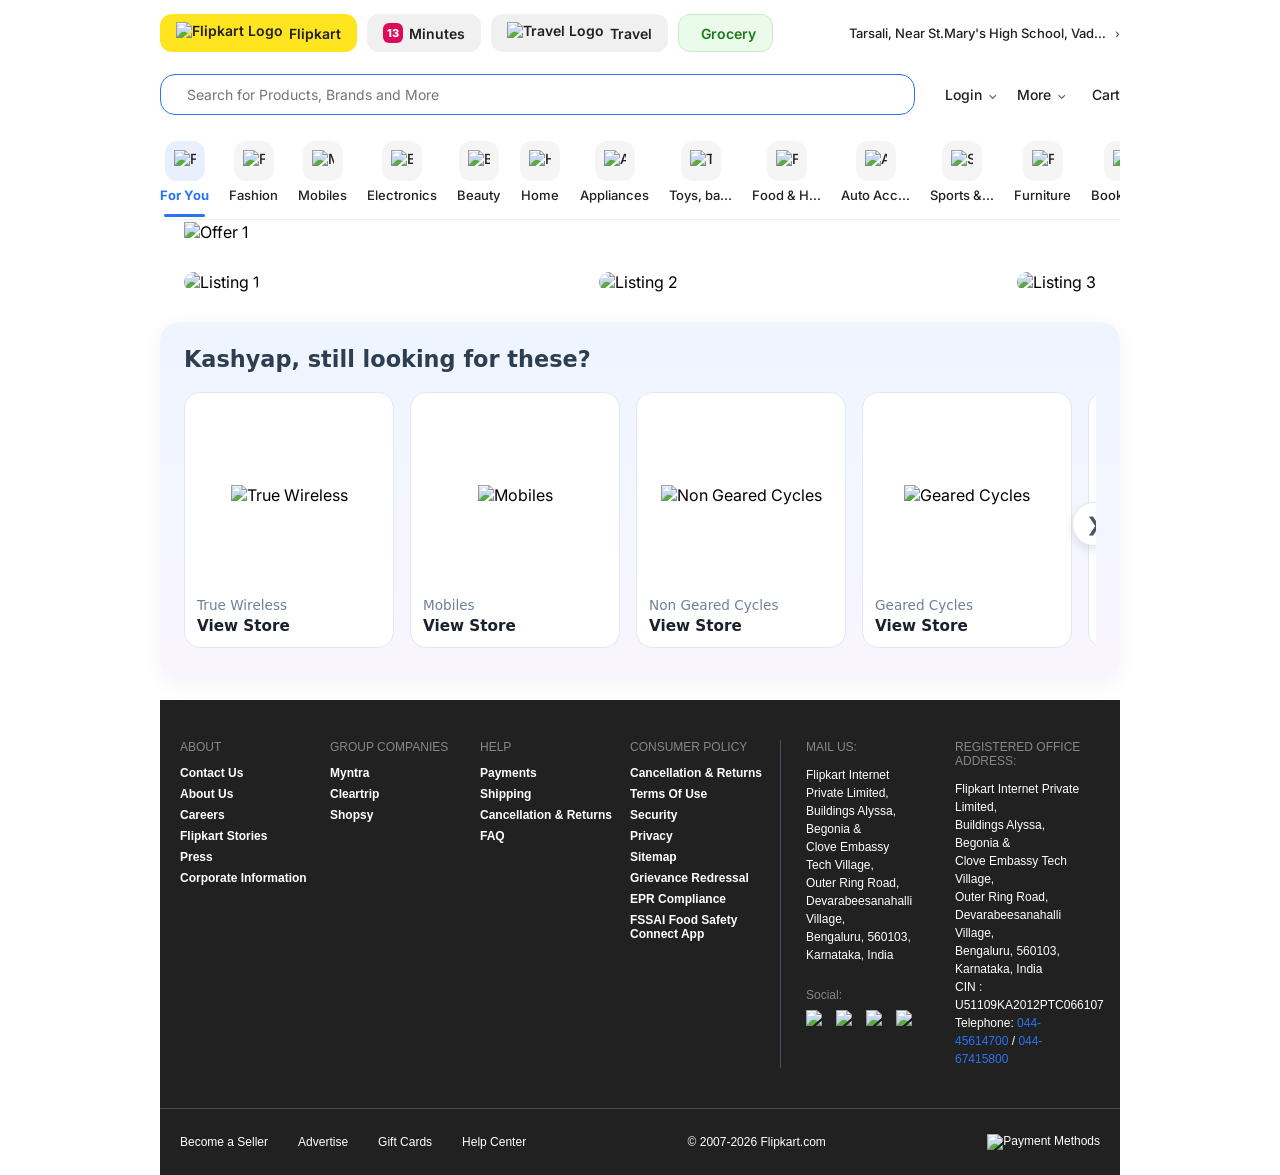
==== commit 42fdfea6: "grid" ====
--- a/flipkart/index.html
+++ b/flipkart/index.html
@@ -3,7 +3,7 @@
 <head>
     <meta charset="UTF-8">
     <meta name="viewport" content="width=device-width, initial-scale=1.0">
-    <title>Flipkart Header</title>
+    <title>Flipkart</title>
     <link rel="stylesheet" href="flipkart.css">
     <link rel="stylesheet"
         href="https://cdn.jsdelivr.net/gh/rizmyabdulla/fontawesome-pro@main/releases/v7.2.0/css/fontawesome.css" />
@@ -23,8 +23,6 @@
         href="https://cdn.jsdelivr.net/gh/rizmyabdulla/fontawesome-pro@main/releases/v7.2.0/css/light.css" />
     <link rel="stylesheet"
         href="https://cdn.jsdelivr.net/gh/rizmyabdulla/fontawesome-pro@main/releases/v7.2.0/css/brands.css" />
-
-
     <link rel="stylesheet"
         href="https://cdn.jsdelivr.net/gh/rizmyabdulla/fontawesome-pro@main/releases/v7.2.0/css/sharp-duotone-solid.css" />
     <link rel="stylesheet"
@@ -48,20 +46,27 @@
 </head>
 
 <body>
-    <header>
+    <header id="site-header">
         <div class="header-top">
             <div class="nav-pills">
                 <button class="pill pill-flipkart">
                     <img src="https://rukminim2.flixcart.com/fk-p-flap/52/44/image/d2ecfddf891a3922.png?q=60" alt="Flipkart Logo">
                     Flipkart</button>
+                <button class="pill pill-minutes">
+                    <span class="minutes-badge">13</span>
+                    Minutes</button>
                 <button class="pill pill-travel">
-                    <img src="https://rukminim2.flixcart.com/fk-p-flap/58/44/image/7ab4040af860941d.png?q=60" alt="Flipkart Logo">
+                    <img src="https://rukminim2.flixcart.com/fk-p-flap/58/44/image/7ab4040af860941d.png?q=60" alt="Travel Logo">
                     Travel</button>
+                <button class="pill pill-grocery">
+                    <i class="fa-solid fa-leaf"></i>
+                    Grocery</button>
             </div>
 
             <div class="top-right">
                 <div class="location">
-                    <span class="location-text">Chanakyapuri sector 6 noida , 20321</span>
+                    <i class="fa-solid fa-location-dot location-pin"></i>
+                    <span class="location-text">Tarsali, Near St.Mary's High School, Vadodara,</span>
                     <span class="chevron">›</span>
                 </div>
             </div>
@@ -69,12 +74,13 @@
 
         <div class="header-middle">
             <div class="search-bar">
+                <i class="fa-solid fa-magnifying-glass search-icon"></i>
                 <input type="text" placeholder="Search for Products, Brands and More">
             </div>
 
             <div class="bottom-right">
-                <div class="dropdown">
-                    Manan <span class="chevron">⌄</span>
+                <div class="dropdown login-dropdown">
+                    <i class="fa-solid fa-circle-user"></i> Login <span class="chevron">⌄</span>
                 </div>
                 <div class="dropdown">
                     More <span class="chevron">⌄</span>
@@ -85,74 +91,96 @@
                         <a href="#"><i class="fa-solid fa-download"></i> Download App</a>
                     </div>
                 </div>
-                <div class="cart">Cart</div>
+                <div class="cart"><i class="fa-solid fa-cart-shopping"></i> Cart</div>
             </div>
         </div>
         <div class="header-bottom">
             <div class="item-topic">
-                <div class="item"><img
-                        src="https://static-assets-web.flixcart.com/apex-static/images/svgs/L1Nav/all.svg"
-                        alt="For You">
+                <div class="item active">
+                    <div class="icon-wrap"><img
+                            src="https://static-assets-web.flixcart.com/apex-static/images/svgs/L1Nav/all.svg"
+                            alt="For You"></div>
                     <p>For You</p>
                 </div>
-                <div class="item"><img
-                        src="https://static-assets-web.flixcart.com/apex-static/images/svgs/L1Nav/fashion.svg"
-                        alt="Fashion">
+                <div class="item">
+                    <div class="icon-wrap"><img
+                            src="https://static-assets-web.flixcart.com/apex-static/images/svgs/L1Nav/fashion.svg"
+                            alt="Fashion"></div>
                     <p>Fashion</p>
                 </div>
-                <div class="item"><img
-                        src="https://static-assets-web.flixcart.com/apex-static/images/svgs/L1Nav/mobiles.svg"
-                        alt="Men">
-                    <p>Men</p>
-                </div>
-                <div class="item"><img
-                        src="https://static-assets-web.flixcart.com/apex-static/images/svgs/L1Nav/electronics.svg"
-                        alt="Electronics">
+                <div class="item">
+                    <div class="icon-wrap"><img
+                            src="https://static-assets-web.flixcart.com/apex-static/images/svgs/L1Nav/mobiles.svg"
+                            alt="Mobiles"></div>
+                    <p>Mobiles</p>
+                </div>
+                <div class="item">
+                    <div class="icon-wrap"><img
+                            src="https://static-assets-web.flixcart.com/apex-static/images/svgs/L1Nav/electronics.svg"
+                            alt="Electronics"></div>
                     <p>Electronics</p>
                 </div>
-                <div class="item"><img
-                        src="https://static-assets-web.flixcart.com/apex-static/images/svgs/L1Nav/beauty.svg"
-                        alt="Beauty">
-                    <p>Beauty Products</p>
-                </div>
-                <div class="item"><img
-                        src="https://static-assets-web.flixcart.com/apex-static/images/svgs/L1Nav/auto-new.svg"
-                        alt="Two Wheeler">
-                    <p>Two Wheeler</p>
-                </div>
-                <div class="item"><img
-                        src="https://static-assets-web.flixcart.com/apex-static/images/svgs/L1Nav/toy.svg" alt="Toys">
-                    <p>Toys</p>
-                </div>
-                <div class="item"><img
-                        src="https://static-assets-web.flixcart.com/apex-static/images/svgs/L1Nav/auto-acc.svg"
-                        alt="Auto Accessories">
-                    <p>Auto Accessories</p>
-                </div>
-                <div class="item"><img
-                        src="https://static-assets-web.flixcart.com/apex-static/images/svgs/L1Nav/sport.svg"
-                        alt="Sports">
-                    <p>Sports</p>
-                </div>
-                <div class="item"><img
-                        src="https://static-assets-web.flixcart.com/apex-static/images/svgs/L1Nav/furniture.svg"
-                        alt="Furniture">
+                <div class="item">
+                    <div class="icon-wrap"><img
+                            src="https://static-assets-web.flixcart.com/apex-static/images/svgs/L1Nav/beauty.svg"
+                            alt="Beauty"></div>
+                    <p>Beauty</p>
+                </div>
+                <div class="item">
+                    <div class="icon-wrap"><img
+                            src="https://static-assets-web.flixcart.com/apex-static/images/svgs/L1Nav/furniture.svg"
+                            alt="Home"></div>
+                    <p>Home</p>
+                </div>
+                <div class="item">
+                    <div class="icon-wrap"><img
+                            src="https://static-assets-web.flixcart.com/apex-static/images/svgs/L1Nav/electronics.svg"
+                            alt="Appliances"></div>
+                    <p>Appliances</p>
+                </div>
+                <div class="item">
+                    <div class="icon-wrap"><img
+                            src="https://static-assets-web.flixcart.com/apex-static/images/svgs/L1Nav/toy.svg" alt="Toys"></div>
+                    <p>Toys, ba...</p>
+                </div>
+                <div class="item">
+                    <div class="icon-wrap"><img
+                            src="https://static-assets-web.flixcart.com/apex-static/images/svgs/L1Nav/food.svg"
+                            alt="Food & Health"></div>
+                    <p>Food & H...</p>
+                </div>
+                <div class="item">
+                    <div class="icon-wrap"><img
+                            src="https://static-assets-web.flixcart.com/apex-static/images/svgs/L1Nav/auto-acc.svg"
+                            alt="Auto Accessories"></div>
+                    <p>Auto Acc...</p>
+                </div>
+                <div class="item">
+                    <div class="icon-wrap"><img
+                            src="https://static-assets-web.flixcart.com/apex-static/images/svgs/L1Nav/sport.svg"
+                            alt="Sports"></div>
+                    <p>Sports &...</p>
+                </div>
+                <div class="item">
+                    <div class="icon-wrap"><img
+                            src="https://static-assets-web.flixcart.com/apex-static/images/svgs/L1Nav/furniture.svg"
+                            alt="Furniture"></div>
                     <p>Furniture</p>
                 </div>
-                <div class="item"><img
-                        src="https://static-assets-web.flixcart.com/apex-static/images/svgs/L1Nav/books.svg"
-                        alt="Books">
-                    <p>Books</p>
-                </div>
-                <div class="item"><img
-                        src="https://static-assets-web.flixcart.com/apex-static/images/svgs/L1Nav/food.svg"
-                        alt="Food & Health">
-                    <p>Food & Health</p>
-                </div>
-            </div>
-        </div>
-        </div>
-        <hr>
+                <div class="item">
+                    <div class="icon-wrap"><img
+                            src="https://static-assets-web.flixcart.com/apex-static/images/svgs/L1Nav/books.svg"
+                            alt="Books"></div>
+                    <p>Books & ...</p>
+                </div>
+                <div class="item">
+                    <div class="icon-wrap"><img
+                            src="https://static-assets-web.flixcart.com/apex-static/images/svgs/L1Nav/auto-new.svg"
+                            alt="2 Wheeler"></div>
+                    <p>2 Wheele...</p>
+                </div>
+            </div>
+        </div>
     </header>
     <section class="main-content">
         <div class="main-offer">
@@ -168,188 +196,176 @@
             <div class="listing-item">
                 <img src="https://rukminim2.flixcart.com/fk-p-flap/3200/1560/image/011f8507d005867e.png?q=60" alt="Listing 3">
             </div>
+        </div>
     </section>
 
-<div class="rec-carousel-container">
-  <h2 class="rec-carousel-title">Kashyap, still looking for these?</h2>
-  
-  <div class="rec-carousel-wrapper">
-    <div class="rec-carousel-track">
-      
-      <div class="rec-product-card">
-        <div class="rec-image-container">
-          <img src="https://rukminim2.flixcart.com/image/800/800/xif0q/computer/f/j/g/-enriched-transparent-original-imahfthtkkzyazkf.png?q=60" alt="True Wireless">
-        </div>
-        <div class="rec-card-details">
-          <span class="rec-category">True Wireless</span>
-          <a href="#" class="rec-view-store">View Store</a>
-        </div>
-      </div>
-
-      <div class="rec-product-card">
-        <div class="rec-image-container">
-          <img src="https://rukminim2.flixcart.com/image/800/800/xif0q/induction-cook-top/1/x/c/-original-imaheyg2e7b4pmjf.jpeg?q=60" alt="Mobiles">
-        </div>
-        <div class="rec-card-details">
-          <span class="rec-category">Mobiles</span>
-          <a href="#" class="rec-view-store">View Store</a>
-        </div>
-      </div>
-
-      <div class="rec-product-card">
-        <div class="rec-image-container">
-          <img src="https://rukminim2.flixcart.com/image/800/800/xif0q/cycle/c/n/j/vape-700c-singlespeed-hybrid-bicycle-double-disc-brakes-original-imahmvxzuazybczh.jpeg?q=60" alt="Non Geared Cycles">
-        </div>
-        <div class="rec-card-details">
-          <span class="rec-category">Non Geared Cycles</span>
-          <a href="#" class="rec-view-store">View Store</a>
-        </div>
-      </div>
-
-      <div class="rec-product-card">
-        <div class="rec-image-container">
-          <img src="https://rukminim2.flixcart.com/image/800/800/xif0q/mobile/m/7/c/neo-10-i2405-iqoo-original-imahn6f2zay456bq.jpeg?q=60" alt="Geared Cycles">
-        </div>
-        <div class="rec-card-details">
-          <span class="rec-category">Geared Cycles</span>
-          <a href="#" class="rec-view-store">View Store</a>
-        </div>
-      </div>
-
-      <div class="rec-product-card">
-        <div class="rec-image-container">
-          <img src="https://rukminim2.flixcart.com/image/800/800/xif0q/headphone/0/g/a/-original-imahnq7mrqjb2fr4.jpeg?q=60" alt="Induction Cooktops">
-        </div>
-        <div class="rec-card-details">
-          <span class="rec-category">Induction Cooktops</span>
-          <a href="#" class="rec-view-store">View Store</a>
-        </div>
-      </div>
-
+    <div class="rec-carousel-container">
+        <h2 class="rec-carousel-title">Kashyap, still looking for these?</h2>
+
+        <div class="rec-carousel-wrapper">
+            <div class="rec-carousel-track">
+
+                <div class="rec-product-card">
+                    <div class="rec-image-container">
+                        <img src="https://rukminim2.flixcart.com/image/800/800/xif0q/computer/f/j/g/-enriched-transparent-original-imahfthtkkzyazkf.png?q=60" alt="True Wireless">
+                    </div>
+                    <div class="rec-card-details">
+                        <span class="rec-category">True Wireless</span>
+                        <a href="#" class="rec-view-store">View Store</a>
+                    </div>
+                </div>
+
+                <div class="rec-product-card">
+                    <div class="rec-image-container">
+                        <img src="https://rukminim2.flixcart.com/image/800/800/xif0q/induction-cook-top/1/x/c/-original-imaheyg2e7b4pmjf.jpeg?q=60" alt="Mobiles">
+                    </div>
+                    <div class="rec-card-details">
+                        <span class="rec-category">Mobiles</span>
+                        <a href="#" class="rec-view-store">View Store</a>
+                    </div>
+                </div>
+
+                <div class="rec-product-card">
+                    <div class="rec-image-container">
+                        <img src="https://rukminim2.flixcart.com/image/800/800/xif0q/cycle/c/n/j/vape-700c-singlespeed-hybrid-bicycle-double-disc-brakes-original-imahmvxzuazybczh.jpeg?q=60" alt="Non Geared Cycles">
+                    </div>
+                    <div class="rec-card-details">
+                        <span class="rec-category">Non Geared Cycles</span>
+                        <a href="#" class="rec-view-store">View Store</a>
+                    </div>
+                </div>
+
+                <div class="rec-product-card">
+                    <div class="rec-image-container">
+                        <img src="https://rukminim2.flixcart.com/image/800/800/xif0q/mobile/m/7/c/neo-10-i2405-iqoo-original-imahn6f2zay456bq.jpeg?q=60" alt="Geared Cycles">
+                    </div>
+                    <div class="rec-card-details">
+                        <span class="rec-category">Geared Cycles</span>
+                        <a href="#" class="rec-view-store">View Store</a>
+                    </div>
+                </div>
+
+                <div class="rec-product-card">
+                    <div class="rec-image-container">
+                        <img src="https://rukminim2.flixcart.com/image/800/800/xif0q/headphone/0/g/a/-original-imahnq7mrqjb2fr4.jpeg?q=60" alt="Induction Cooktops">
+                    </div>
+                    <div class="rec-card-details">
+                        <span class="rec-category">Induction Cooktops</span>
+                        <a href="#" class="rec-view-store">View Store</a>
+                    </div>
+                </div>
+
+            </div>
+
+
+            <button class="rec-next-btn" aria-label="Next items">&#10095;</button>
+        </div>
     </div>
 
-    
-    <button class="rec-next-btn" aria-label="Next items">&#10095;</button>
-  </div>
-</div>
-
-
-<footer class="site-footer">
-  <div class="site-footer-top">
-    
-    <div class="site-footer-column">
-      <h3 class="site-footer-heading">ABOUT</h3>
-      <ul class="site-footer-list">
-        <li><a href="#">Contact Us</a></li>
-        <li><a href="#">About Us</a></li>
-        <li><a href="#">Careers</a></li>
-        <li><a href="#">Flipkart Stories</a></li>
-        <li><a href="#">Press</a></li>
-        <li><a href="#">Corporate Information</a></li>
-      </ul>
-    </div>
-
-    <div class="site-footer-column">
-      <h3 class="site-footer-heading">GROUP COMPANIES</h3>
-      <ul class="site-footer-list">
-        <li><a href="#">Myntra</a></li>
-        <li><a href="#">Cleartrip</a></li>
-        <li><a href="#">Shopsy</a></li>
-      </ul>
-    </div>
-
-    <div class="site-footer-column">
-      <h3 class="site-footer-heading">HELP</h3>
-      <ul class="site-footer-list">
-        <li><a href="#">Payments</a></li>
-        <li><a href="#">Shipping</a></li>
-        <li><a href="#">Cancellation & Returns</a></li>
-        <li><a href="#">FAQ</a></li>
-      </ul>
-    </div>
-
-    <div class="site-footer-column">
-      <h3 class="site-footer-heading">CONSUMER POLICY</h3>
-      <ul class="site-footer-list">
-        <li><a href="#">Cancellation & Returns</a></li>
-        <li><a href="#">Terms Of Use</a></li>
-        <li><a href="#">Security</a></li>
-        <li><a href="#">Privacy</a></li>
-        <li><a href="#">Sitemap</a></li>
-        <li><a href="#">Grievance Redressal</a></li>
-        <li><a href="#">EPR Compliance</a></li>
-        <li><a href="#">FSSAI Food Safety Connect App</a></li>
-      </ul>
-    </div>
-
-    <div class="site-footer-column site-footer-contact">
-      <h3 class="site-footer-heading">Mail Us:</h3>
-      <p class="site-footer-text">
-        Flipkart Internet Private Limited,<br>
-        Buildings Alyssa, Begonia &<br>
-        Clove Embassy Tech Village,<br>
-        Outer Ring Road, Devarabeesanahalli Village,<br>
-        Bengaluru, 560103,<br>
-        Karnataka, India
-      </p>
-      
-      <div class="site-footer-socials">
-        <span class="site-footer-subheading">Social:</span>
-        <div class="site-footer-social-icons">
-          <a href="#"><img src="https://encrypted-tbn0.gstatic.com/images?q=tbn:ANd9GcSCnYW_9hnpBCmLdfK4x_XFYTir1F--emUqBaN1V8oF1w&s=10" alt="Facebook" class="site-footer-icon"></a>
-          <a href="#"><img src="https://encrypted-tbn0.gstatic.com/images?q=tbn:ANd9GcREhPjw8RYTeo_FLDTHvysgiIWzFfLg_pPlEdKwh1bOJg&s=10" alt="X" class="site-footer-icon"></a>
-          <a href="#"><img src="https://encrypted-tbn0.gstatic.com/images?q=tbn:ANd9GcT20c0xuqIZApunuKIYLzvjvD6Zf13HiV-JLSkErhccLg&s=10" alt="YouTube" class="site-footer-icon"></a>
-          <a href="#"><img src="https://encrypted-tbn0.gstatic.com/images?q=tbn:ANd9GcTTMXV2juJOVs99DTYR46A0n-bNLh4XdtfBaShqeyKZbA&s" alt="Instagram" class="site-footer-icon"></a>
-        </div>
-      </div>
-    </div>
-
-    <div class="site-footer-column site-footer-address">
-      <h3 class="site-footer-heading">Registered Office Address:</h3>
-      <p class="site-footer-text">
-        Flipkart Internet Private Limited,<br>
-        Buildings Alyssa, Begonia &<br>
-        Clove Embassy Tech Village,<br>
-        Outer Ring Road, Devarabeesanahalli Village,<br>
-        Bengaluru, 560103,<br>
-        Karnataka, India<br>
-        CIN : U51109KA2012PTC066107<br>
-        Telephone: <a href="tel:044-45614700" class="site-footer-link">044-45614700</a> / <a href="tel:044-67415800" class="site-footer-link">044-67415800</a>
-      </p>
-    </div>
-
-  </div>
-
-  <div class="site-footer-bottom">
-    <div class="site-footer-bottom-links">
-      <a href="#" class="site-footer-bottom-item">
-        <img src="" alt="" class="site-footer-bottom-icon">
-        Become a Seller
-      </a>
-      <a href="#" class="site-footer-bottom-item">
-        <img src="" alt="" class="site-footer-bottom-icon">
-        Advertise
-      </a>
-      <a href="#" class="site-footer-bottom-item">
-        <img src="" alt="" class="site-footer-bottom-icon">
-        Gift Cards
-      </a>
-      <a href="#" class="site-footer-bottom-item">
-        <img src="" alt="" class="site-footer-bottom-icon">
-        Help Center
-      </a>
-    </div>
-
-    <div class="site-footer-copyright">
-      &copy; 2007-2026 Flipkart.com
-    </div>
-
-    <div class="site-footer-payments">
-      <img src="https://static-assets-web.flixcart.com/batman-returns/batman-returns/p/images/payment-method-69e7ec.svg" alt="Payment Methods" class="site-footer-payment-img">
-    </div>
-  </div>
-</footer>
-
+
+    <footer class="site-footer">
+        <div class="site-footer-top">
+
+            <div class="site-footer-column">
+                <h3 class="site-footer-heading">ABOUT</h3>
+                <ul class="site-footer-list">
+                    <li><a href="#">Contact Us</a></li>
+                    <li><a href="#">About Us</a></li>
+                    <li><a href="#">Careers</a></li>
+                    <li><a href="#">Flipkart Stories</a></li>
+                    <li><a href="#">Press</a></li>
+                    <li><a href="#">Corporate Information</a></li>
+                </ul>
+            </div>
+
+            <div class="site-footer-column">
+                <h3 class="site-footer-heading">GROUP COMPANIES</h3>
+                <ul class="site-footer-list">
+                    <li><a href="#">Myntra</a></li>
+                    <li><a href="#">Cleartrip</a></li>
+                    <li><a href="#">Shopsy</a></li>
+                </ul>
+            </div>
+
+            <div class="site-footer-column">
+                <h3 class="site-footer-heading">HELP</h3>
+                <ul class="site-footer-list">
+                    <li><a href="#">Payments</a></li>
+                    <li><a href="#">Shipping</a></li>
+                    <li><a href="#">Cancellation & Returns</a></li>
+                    <li><a href="#">FAQ</a></li>
+                </ul>
+            </div>
+
+            <div class="site-footer-column">
+                <h3 class="site-footer-heading">CONSUMER POLICY</h3>
+                <ul class="site-footer-list">
+                    <li><a href="#">Cancellation & Returns</a></li>
+                    <li><a href="#">Terms Of Use</a></li>
+                    <li><a href="#">Security</a></li>
+                    <li><a href="#">Privacy</a></li>
+                    <li><a href="#">Sitemap</a></li>
+                    <li><a href="#">Grievance Redressal</a></li>
+                    <li><a href="#">EPR Compliance</a></li>
+                    <li><a href="#">FSSAI Food Safety Connect App</a></li>
+                </ul>
+            </div>
+
+            <div class="site-footer-column site-footer-contact">
+                <h3 class="site-footer-heading">Mail Us:</h3>
+                <p class="site-footer-text">
+                    Flipkart Internet Private Limited,<br>
+                    Buildings Alyssa, Begonia &<br>
+                    Clove Embassy Tech Village,<br>
+                    Outer Ring Road, Devarabeesanahalli Village,<br>
+                    Bengaluru, 560103,<br>
+                    Karnataka, India
+                </p>
+
+                <div class="site-footer-socials">
+                    <span class="site-footer-subheading">Social:</span>
+                    <div class="site-footer-social-icons">
+                        <a href="#"><img src="https://encrypted-tbn0.gstatic.com/images?q=tbn:ANd9GcSCnYW_9hnpBCmLdfK4x_XFYTir1F--emUqBaN1V8oF1w&s=10" alt="Facebook" class="site-footer-icon"></a>
+                        <a href="#"><img src="https://encrypted-tbn0.gstatic.com/images?q=tbn:ANd9GcREhPjw8RYTeo_FLDTHvysgiIWzFfLg_pPlEdKwh1bOJg&s=10" alt="X" class="site-footer-icon"></a>
+                        <a href="#"><img src="https://encrypted-tbn0.gstatic.com/images?q=tbn:ANd9GcT20c0xuqIZApunuKIYLzvjvD6Zf13HiV-JLSkErhccLg&s=10" alt="YouTube" class="site-footer-icon"></a>
+                        <a href="#"><img src="https://encrypted-tbn0.gstatic.com/images?q=tbn:ANd9GcTTMXV2juJOVs99DTYR46A0n-bNLh4XdtfBaShqeyKZbA&s" alt="Instagram" class="site-footer-icon"></a>
+                    </div>
+                </div>
+            </div>
+
+            <div class="site-footer-column site-footer-address">
+                <h3 class="site-footer-heading">Registered Office Address:</h3>
+                <p class="site-footer-text">
+                    Flipkart Internet Private Limited,<br>
+                    Buildings Alyssa, Begonia &<br>
+                    Clove Embassy Tech Village,<br>
+                    Outer Ring Road, Devarabeesanahalli Village,<br>
+                    Bengaluru, 560103,<br>
+                    Karnataka, India<br>
+                    CIN : U51109KA2012PTC066107<br>
+                    Telephone: <a href="tel:044-45614700" class="site-footer-link">044-45614700</a> / <a href="tel:044-67415800" class="site-footer-link">044-67415800</a>
+                </p>
+            </div>
+
+        </div>
+
+        <div class="site-footer-bottom">
+            <div class="site-footer-bottom-links">
+                <a href="#" class="site-footer-bottom-item">Become a Seller</a>
+                <a href="#" class="site-footer-bottom-item">Advertise</a>
+                <a href="#" class="site-footer-bottom-item">Gift Cards</a>
+                <a href="#" class="site-footer-bottom-item">Help Center</a>
+            </div>
+
+            <div class="site-footer-copyright">
+                &copy; 2007-2026 Flipkart.com
+            </div>
+
+            <div class="site-footer-payments">
+                <img src="https://static-assets-web.flixcart.com/batman-returns/batman-returns/p/images/payment-method-69e7ec.svg" alt="Payment Methods" class="site-footer-payment-img">
+            </div>
+        </div>
+    </footer>
 
 
 </body>
--- a/flipkart/flipkart.css
+++ b/flipkart/flipkart.css
@@ -1,4 +1,3 @@
-
 @import url('https://fonts.googleapis.com/css2?family=Inter:ital,opsz,wght@0,14..32,100..900;1,14..32,100..900&display=swap');
 
 :root {
@@ -22,20 +21,31 @@
   font-family: var(--font);
 }
 
+
 header {
-  width: 100%;
-  max-width: 1400px;
-  margin: 20px;
-  margin-bottom: 0px;
-  padding: 0px 24px;
+  position: sticky;
+  top: 0;
+  z-index: 2000;
+
+  /* breaks out of the body's side margins so it spans the
+     full viewport width, like the real Flipkart header */
+  width: calc(100% + 20rem);
+  margin-left: -10rem;
+
+  padding: 14px 10rem 0;
   background: #fff;
+  transition: box-shadow 0.2s ease;
+}
+
+header.is-scrolled {
+  box-shadow: 0 2px 10px rgba(0, 0, 0, 0.08);
 }
 
 .header-top {
   display: flex;
   align-items: center;
   justify-content: space-between;
-  margin-bottom: 15px;
+  margin-bottom: 12px;
 }
 
 .nav-pills {
@@ -57,14 +67,38 @@
   color: var(--text-dark);
   cursor: pointer;
 }
-.pill img{
-  
-  height: 25px;
+.pill img {
+  height: 22px;
 }
 .pill-flipkart {
   background: var(--btn-flipkart-bgcolor);
 }
 
+.pill-minutes {
+  background: #f0f0f0;
+}
+.minutes-badge {
+  display: flex;
+  align-items: center;
+  justify-content: center;
+  width: 20px;
+  height: 20px;
+  border-radius: 6px;
+  background: #db0a5b;
+  color: #fff;
+  font-size: 11px;
+  font-weight: 800;
+}
+
+.pill-grocery {
+  background: #eafbea;
+  border: 1px solid #c8ecc8;
+  color: #1c7a1c;
+}
+.pill-grocery i {
+  color: #2fa62f;
+}
+
 .top-right {
   display: flex;
   align-items: center;
@@ -76,12 +110,18 @@
   align-items: center;
   gap: 6px;
   font-size: 13px;
+  font-weight: 500;
   color: var(--text-dark);
   cursor: pointer;
 }
 
+.location-pin {
+  color: var(--text-muted);
+  font-size: 13px;
+}
+
 .location-text {
-  max-width: 220px;
+  max-width: 260px;
   white-space: nowrap;
   overflow: hidden;
   text-overflow: ellipsis;
@@ -95,16 +135,22 @@
   align-items: center;
   justify-content: space-between;
   gap: 24px;
+  padding: 10px 0;
 }
 
 .search-bar {
   flex: 1;
   display: flex;
   align-items: center;
-  gap: 8px;
+  gap: 10px;
   border: 1px solid var(--blue-accent);
   border-radius: 15px;
   padding: 10px 14px;
+}
+
+.search-icon {
+  color: var(--blue-accent);
+  font-size: 14px;
 }
 
 .search-bar input {
@@ -129,8 +175,14 @@
 .cart {
   display: flex;
   align-items: center;
-  gap: 4px;
+  gap: 6px;
   cursor: pointer;
+}
+
+.login-dropdown i,
+.cart i {
+  font-size: 16px;
+  color: var(--text-dark);
 }
 
 .chevron {
@@ -147,30 +199,47 @@
   overflow-x: auto;
   color: var(--text-dark);
   white-space: nowrap;
+  border-bottom: 1px solid #eef0f3;
+  padding-bottom: 2px;
 }
 
 .item-topic {
+  position: relative;
   margin-top: 1rem;
   width: 100%;
   display: flex;
   justify-content: space-between;
   gap: 20px;
-  align-items: center;
-
+  align-items: flex-start;
+  overflow: visible;
+  padding-bottom: 14px;
 }
 
 .item {
+  position: relative;
   display: flex;
   flex-direction: column;
   align-items: center;
   gap: 6px;
   width: auto;
   flex-shrink: 0;
+  cursor: pointer;
+}
+
+.icon-wrap {
+  display: flex;
+  align-items: center;
+  justify-content: center;
+  width: 40px;
+  height: 40px;
+  border-radius: 12px;
+  background: #f5f5f6;
+  transition: background 0.15s ease;
 }
 
 .item img {
-  height: 26px;
-  width: 26px;
+  height: 22px;
+  width: 22px;
   object-fit: contain;
 }
 
@@ -182,6 +251,30 @@
   white-space: nowrap;
 }
 
+.item:hover .icon-wrap {
+  background: #ececee;
+}
+
+.item.active .icon-wrap {
+  background: #e8f0fe;
+}
+
+.item.active p {
+  color: var(--blue-accent);
+  font-weight: 700;
+}
+
+.item.active::after {
+  content: "";
+  position: absolute;
+  bottom: -14px;
+  left: 4px;
+  right: 4px;
+  height: 3px;
+  border-radius: 2px;
+  background: var(--blue-accent);
+}
+
 
 .main-content {
   width: 100%;
@@ -191,7 +284,7 @@
   display: flex;
   flex-direction: column;
   gap: 20px;
-} 
+}
 
 .main-offer {
   display: flex;
@@ -219,7 +312,7 @@
 }
 
 .listings-1 img {
-   height: auto;
+  height: auto;
   width: 100%;
   border-radius: 25px;
 }
@@ -282,7 +375,7 @@
   border-radius: 20px;
   padding: 24px;
   box-shadow: 0 4px 20px rgba(0, 0, 0, 0.05);
-  margin: 20px 0; 
+  margin: 20px 0;
 }
 
 .rec-carousel-title {
@@ -306,7 +399,7 @@
   scroll-behavior: smooth;
   padding-bottom: 8px;
   width: 100%;
-  
+
   -ms-overflow-style: none;
   scrollbar-width: none;
 }
@@ -341,7 +434,7 @@
   align-items: center;
   overflow: hidden;
   margin-bottom: 12px;
-  
+
 }
 
 .rec-image-container img {
@@ -401,7 +494,7 @@
 
 @media (max-width: 600px) {
   .rec-next-btn {
-    display: none; 
+    display: none;
   }
   .rec-carousel-container {
     padding: 16px;
@@ -560,20 +653,4 @@
 }
 
 
-@media (max-width: 768px) {
-  .site-footer-top {
-    flex-direction: column;
-    gap: 30px;
-  }
-  .site-footer-contact {
-    border-left: none;
-    padding-left: 0;
-  }
-  .site-footer-address {
-    padding-left: 0;
-  }
-  .site-footer-bottom {
-    flex-direction: column;
-    align-items: flex-start;
-  }
-}+
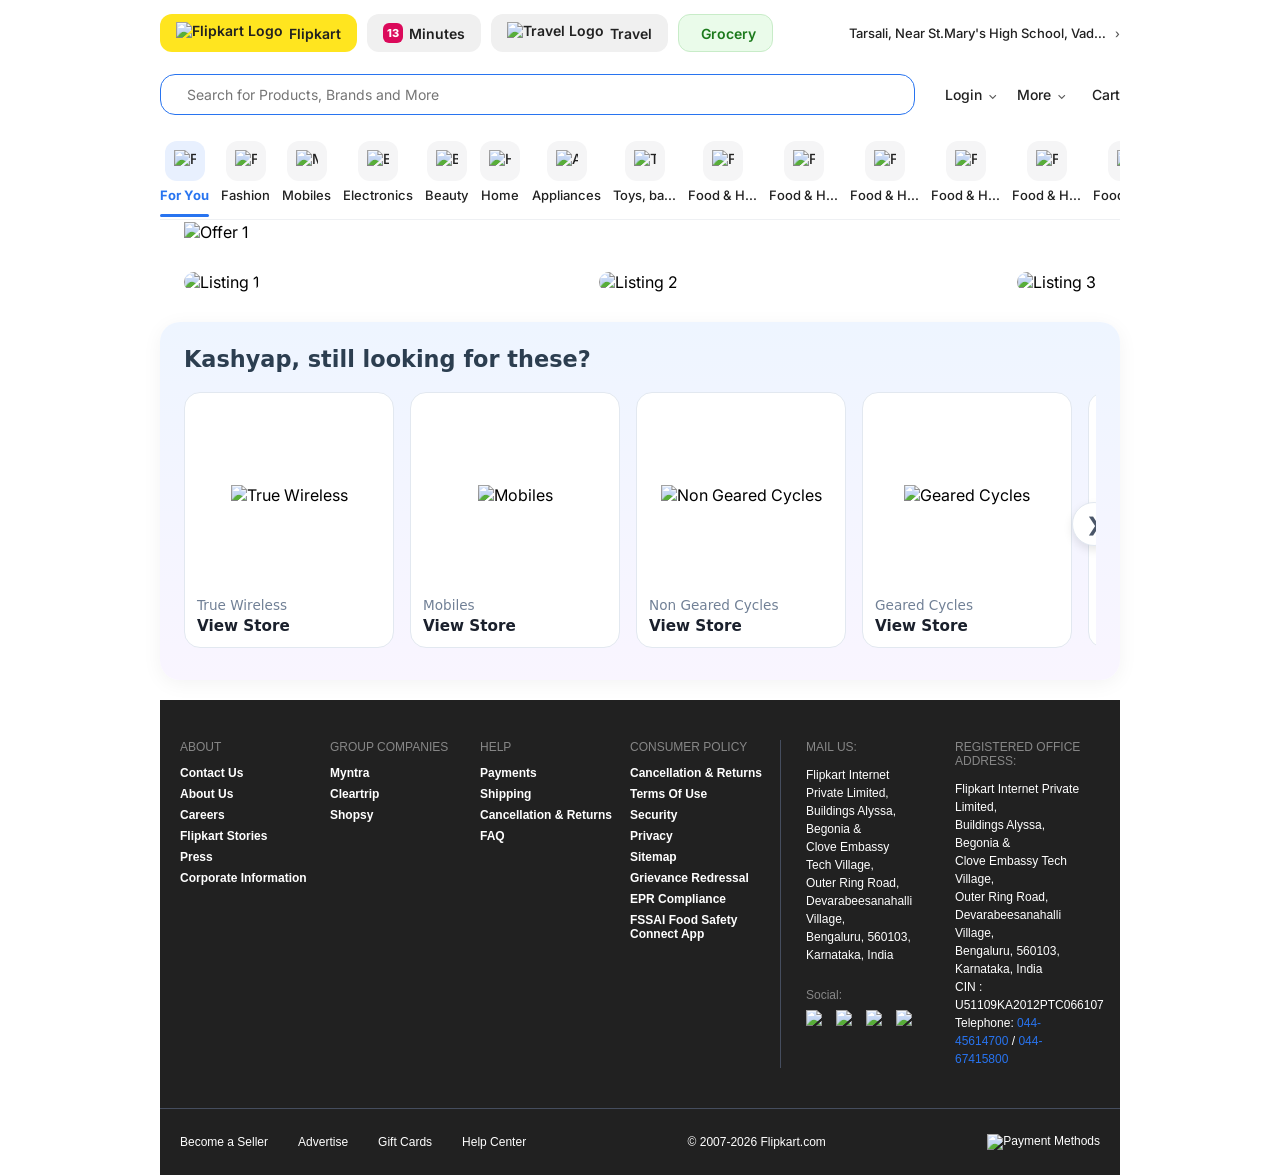
==== commit 76a4441c: "add grid" ====
--- a/flipkart/index.html
+++ b/flipkart/index.html
@@ -94,93 +94,126 @@
                 <div class="cart"><i class="fa-solid fa-cart-shopping"></i> Cart</div>
             </div>
         </div>
+        
         <div class="header-bottom">
-            <div class="item-topic">
-                <div class="item active">
-                    <div class="icon-wrap"><img
-                            src="https://static-assets-web.flixcart.com/apex-static/images/svgs/L1Nav/all.svg"
-                            alt="For You"></div>
-                    <p>For You</p>
-                </div>
-                <div class="item">
-                    <div class="icon-wrap"><img
-                            src="https://static-assets-web.flixcart.com/apex-static/images/svgs/L1Nav/fashion.svg"
-                            alt="Fashion"></div>
-                    <p>Fashion</p>
-                </div>
-                <div class="item">
-                    <div class="icon-wrap"><img
-                            src="https://static-assets-web.flixcart.com/apex-static/images/svgs/L1Nav/mobiles.svg"
-                            alt="Mobiles"></div>
-                    <p>Mobiles</p>
-                </div>
-                <div class="item">
-                    <div class="icon-wrap"><img
-                            src="https://static-assets-web.flixcart.com/apex-static/images/svgs/L1Nav/electronics.svg"
-                            alt="Electronics"></div>
-                    <p>Electronics</p>
-                </div>
-                <div class="item">
-                    <div class="icon-wrap"><img
-                            src="https://static-assets-web.flixcart.com/apex-static/images/svgs/L1Nav/beauty.svg"
-                            alt="Beauty"></div>
-                    <p>Beauty</p>
-                </div>
-                <div class="item">
-                    <div class="icon-wrap"><img
-                            src="https://static-assets-web.flixcart.com/apex-static/images/svgs/L1Nav/furniture.svg"
-                            alt="Home"></div>
-                    <p>Home</p>
-                </div>
-                <div class="item">
-                    <div class="icon-wrap"><img
-                            src="https://static-assets-web.flixcart.com/apex-static/images/svgs/L1Nav/electronics.svg"
-                            alt="Appliances"></div>
-                    <p>Appliances</p>
-                </div>
-                <div class="item">
-                    <div class="icon-wrap"><img
-                            src="https://static-assets-web.flixcart.com/apex-static/images/svgs/L1Nav/toy.svg" alt="Toys"></div>
-                    <p>Toys, ba...</p>
-                </div>
-                <div class="item">
-                    <div class="icon-wrap"><img
-                            src="https://static-assets-web.flixcart.com/apex-static/images/svgs/L1Nav/food.svg"
-                            alt="Food & Health"></div>
-                    <p>Food & H...</p>
-                </div>
-                <div class="item">
-                    <div class="icon-wrap"><img
-                            src="https://static-assets-web.flixcart.com/apex-static/images/svgs/L1Nav/auto-acc.svg"
-                            alt="Auto Accessories"></div>
-                    <p>Auto Acc...</p>
-                </div>
-                <div class="item">
-                    <div class="icon-wrap"><img
-                            src="https://static-assets-web.flixcart.com/apex-static/images/svgs/L1Nav/sport.svg"
-                            alt="Sports"></div>
-                    <p>Sports &...</p>
-                </div>
-                <div class="item">
-                    <div class="icon-wrap"><img
-                            src="https://static-assets-web.flixcart.com/apex-static/images/svgs/L1Nav/furniture.svg"
-                            alt="Furniture"></div>
-                    <p>Furniture</p>
-                </div>
-                <div class="item">
-                    <div class="icon-wrap"><img
-                            src="https://static-assets-web.flixcart.com/apex-static/images/svgs/L1Nav/books.svg"
-                            alt="Books"></div>
-                    <p>Books & ...</p>
-                </div>
-                <div class="item">
-                    <div class="icon-wrap"><img
-                            src="https://static-assets-web.flixcart.com/apex-static/images/svgs/L1Nav/auto-new.svg"
-                            alt="2 Wheeler"></div>
-                    <p>2 Wheele...</p>
-                </div>
-            </div>
-        </div>
+    <div class="item-topic">
+        <div class="item active">
+            <div class="icon-wrap">
+                <img src="https://static-assets-web.flixcart.com/apex-static/images/svgs/L1Nav/all.svg" alt="For You">
+            </div>
+            <p>For You</p>
+        </div>
+        <div class="item">
+            <div class="icon-wrap">
+                <img src="https://static-assets-web.flixcart.com/apex-static/images/svgs/L1Nav/fashion.svg" alt="Fashion">
+            </div>
+            <p>Fashion</p>
+        </div>
+        <div class="item">
+            <div class="icon-wrap">
+                <img src="https://static-assets-web.flixcart.com/apex-static/images/svgs/L1Nav/mobiles.svg" alt="Mobiles">
+            </div>
+            <p>Mobiles</p>
+        </div>
+        <div class="item">
+            <div class="icon-wrap">
+                <img src="https://static-assets-web.flixcart.com/apex-static/images/svgs/L1Nav/electronics.svg" alt="Electronics">
+            </div>
+            <p>Electronics</p>
+        </div>
+        <div class="item">
+            <div class="icon-wrap">
+                <img src="https://static-assets-web.flixcart.com/apex-static/images/svgs/L1Nav/beauty.svg" alt="Beauty">
+            </div>
+            <p>Beauty</p>
+        </div>
+        <div class="item">
+            <div class="icon-wrap">
+                <img src="https://static-assets-web.flixcart.com/apex-static/images/svgs/L1Nav/furniture.svg" alt="Home">
+            </div>
+            <p>Home</p>
+        </div>
+        <div class="item">
+            <div class="icon-wrap">
+                <img src="https://static-assets-web.flixcart.com/apex-static/images/svgs/L1Nav/electronics.svg" alt="Appliances">
+            </div>
+            <p>Appliances</p>
+        </div>
+        <div class="item">
+            <div class="icon-wrap">
+                <img src="https://static-assets-web.flixcart.com/apex-static/images/svgs/L1Nav/toy.svg" alt="Toys">
+            </div>
+            <p>Toys, ba...</p>
+        </div>
+        <div class="item">
+            <div class="icon-wrap">
+                <img src="https://static-assets-web.flixcart.com/apex-static/images/svgs/L1Nav/food.svg" alt="Food & Health">
+            </div>
+            <p>Food & H...</p>
+        </div>
+        <div class="item">
+            <div class="icon-wrap">
+                <img src="https://static-assets-web.flixcart.com/apex-static/images/svgs/L1Nav/food.svg" alt="Food & Health">
+            </div>
+            <p>Food & H...</p>
+        </div>
+        <div class="item">
+            <div class="icon-wrap">
+                <img src="https://static-assets-web.flixcart.com/apex-static/images/svgs/L1Nav/food.svg" alt="Food & Health">
+            </div>
+            <p>Food & H...</p>
+        </div>
+        <div class="item">
+            <div class="icon-wrap">
+                <img src="https://static-assets-web.flixcart.com/apex-static/images/svgs/L1Nav/food.svg" alt="Food & Health">
+            </div>
+            <p>Food & H...</p>
+        </div>
+        <div class="item">
+            <div class="icon-wrap">
+                <img src="https://static-assets-web.flixcart.com/apex-static/images/svgs/L1Nav/food.svg" alt="Food & Health">
+            </div>
+            <p>Food & H...</p>
+        </div>
+        <div class="item">
+            <div class="icon-wrap">
+                <img src="https://static-assets-web.flixcart.com/apex-static/images/svgs/L1Nav/food.svg" alt="Food & Health">
+            </div>
+            <p>Food & H...</p>
+        </div>
+        
+        <div class="item">
+            <div class="icon-wrap">
+                <img src="https://static-assets-web.flixcart.com/apex-static/images/svgs/L1Nav/auto-acc.svg" alt="Auto Accessories">
+            </div>
+            <p>Auto Acc...</p>
+        </div>
+        <div class="item">
+            <div class="icon-wrap">
+                <img src="https://static-assets-web.flixcart.com/apex-static/images/svgs/L1Nav/sport.svg" alt="Sports">
+            </div>
+            <p>Sports &...</p>
+        </div>
+        <div class="item">
+            <div class="icon-wrap">
+                <img src="https://static-assets-web.flixcart.com/apex-static/images/svgs/L1Nav/furniture.svg" alt="Furniture">
+            </div>
+            <p>Furniture</p>
+        </div>
+        <div class="item">
+            <div class="icon-wrap">
+                <img src="https://static-assets-web.flixcart.com/apex-static/images/svgs/L1Nav/books.svg" alt="Books">
+            </div>
+            <p>Books & ...</p>
+        </div>
+        <div class="item">
+            <div class="icon-wrap">
+                <img src="https://static-assets-web.flixcart.com/apex-static/images/svgs/L1Nav/auto-new.svg" alt="2 Wheeler">
+            </div>
+            <p>2 Wheele...</p>
+        </div>
+    </div>
+</div>
     </header>
     <section class="main-content">
         <div class="main-offer">
@@ -214,7 +247,6 @@
                         <a href="#" class="rec-view-store">View Store</a>
                     </div>
                 </div>
-
                 <div class="rec-product-card">
                     <div class="rec-image-container">
                         <img src="https://rukminim2.flixcart.com/image/800/800/xif0q/induction-cook-top/1/x/c/-original-imaheyg2e7b4pmjf.jpeg?q=60" alt="Mobiles">
--- a/flipkart/flipkart.css
+++ b/flipkart/flipkart.css
@@ -27,8 +27,7 @@
   top: 0;
   z-index: 2000;
 
-  /* breaks out of the body's side margins so it spans the
-     full viewport width, like the real Flipkart header */
+  
   width: calc(100% + 20rem);
   margin-left: -10rem;
 
@@ -234,7 +233,7 @@
   height: 40px;
   border-radius: 12px;
   background: #f5f5f6;
-  transition: background 0.15s ease;
+
 }
 
 .item img {
@@ -653,4 +652,89 @@
 }
 
 
-
+.header-bottom {
+  width: 100%;
+  border-bottom: 1px solid #eef0f3;
+  overflow-x: auto; 
+}
+
+.item-topic {
+  position: relative;
+  margin-top: 1rem;
+  width: 100%;
+  display: grid;
+ 
+
+  gap: 12px;
+  align-items: center;
+  justify-items: center;
+  padding-bottom: 14px;
+  grid-auto-flow: column;
+  overflow-x: scroll;
+  grid-auto-rows: 1fr;
+}
+
+.item {
+  position: relative;
+  display: grid;
+  grid-template-rows: auto auto;
+  justify-items: center;
+  align-items: center;
+  gap: 6px;
+  width: 100%;
+  cursor: pointer;
+  text-align: center;
+}
+
+.icon-wrap {
+  display: flex;
+  align-items: center;
+  justify-content: center;
+  width: 40px;
+  height: 40px;
+  border-radius: 12px;
+  background: #f5f5f6;
+ 
+}
+
+.item img {
+  height: 22px;
+  width: 22px;
+  object-fit: contain;
+}
+
+.item p {
+  margin: 0;
+  font-size: 13px;
+  font-weight: 500;
+  color: var(--text-dark);
+  white-space: nowrap;
+}
+
+.item:hover .icon-wrap {
+  background: #ececee;
+}
+
+.item.active .icon-wrap {
+  background: #e8f0fe;
+}
+
+.item.active p {
+  color: var(--blue-accent);
+  font-weight: 700;
+}
+
+
+.item.active::after {
+  content: "";
+  position: absolute;
+  bottom: -14px;
+  left: 0;
+  right: 0;
+  height: 3px;
+  border-radius: 2px;
+  background: var(--blue-accent);
+}
+
+
+
